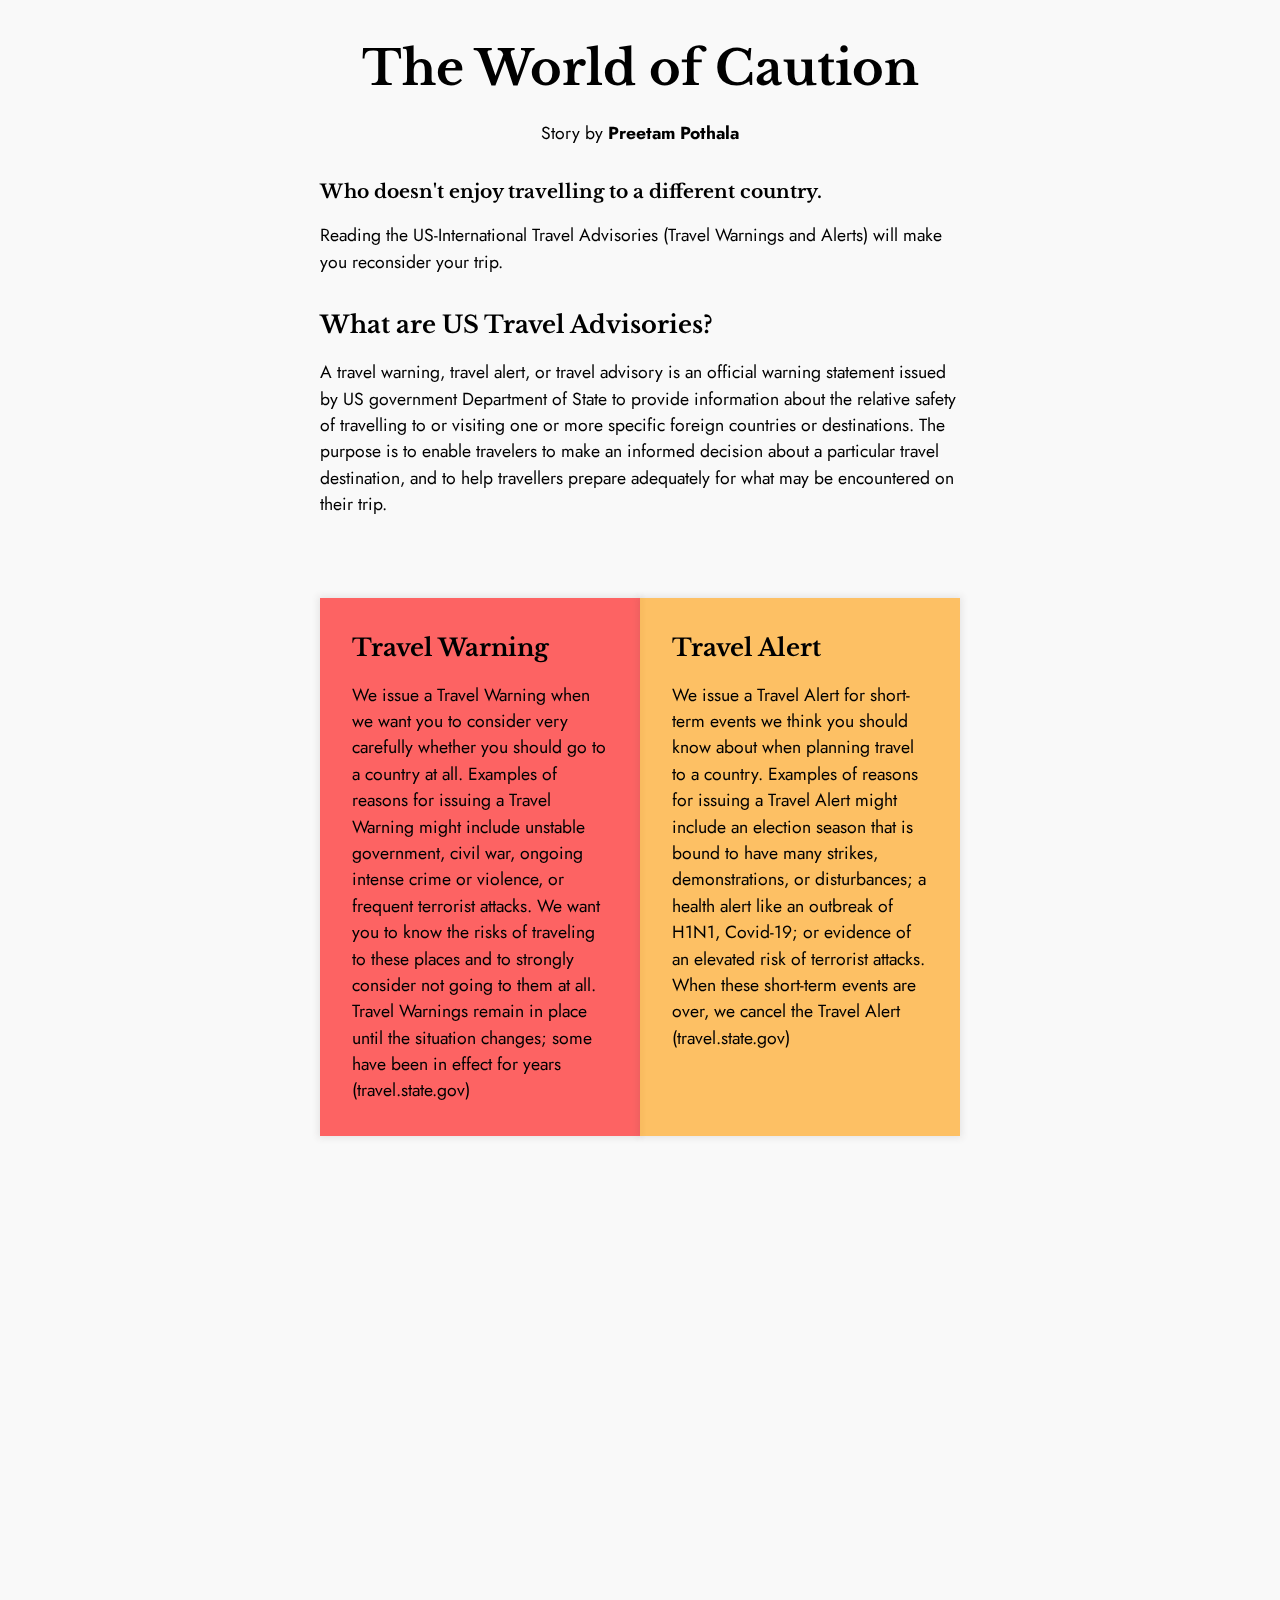
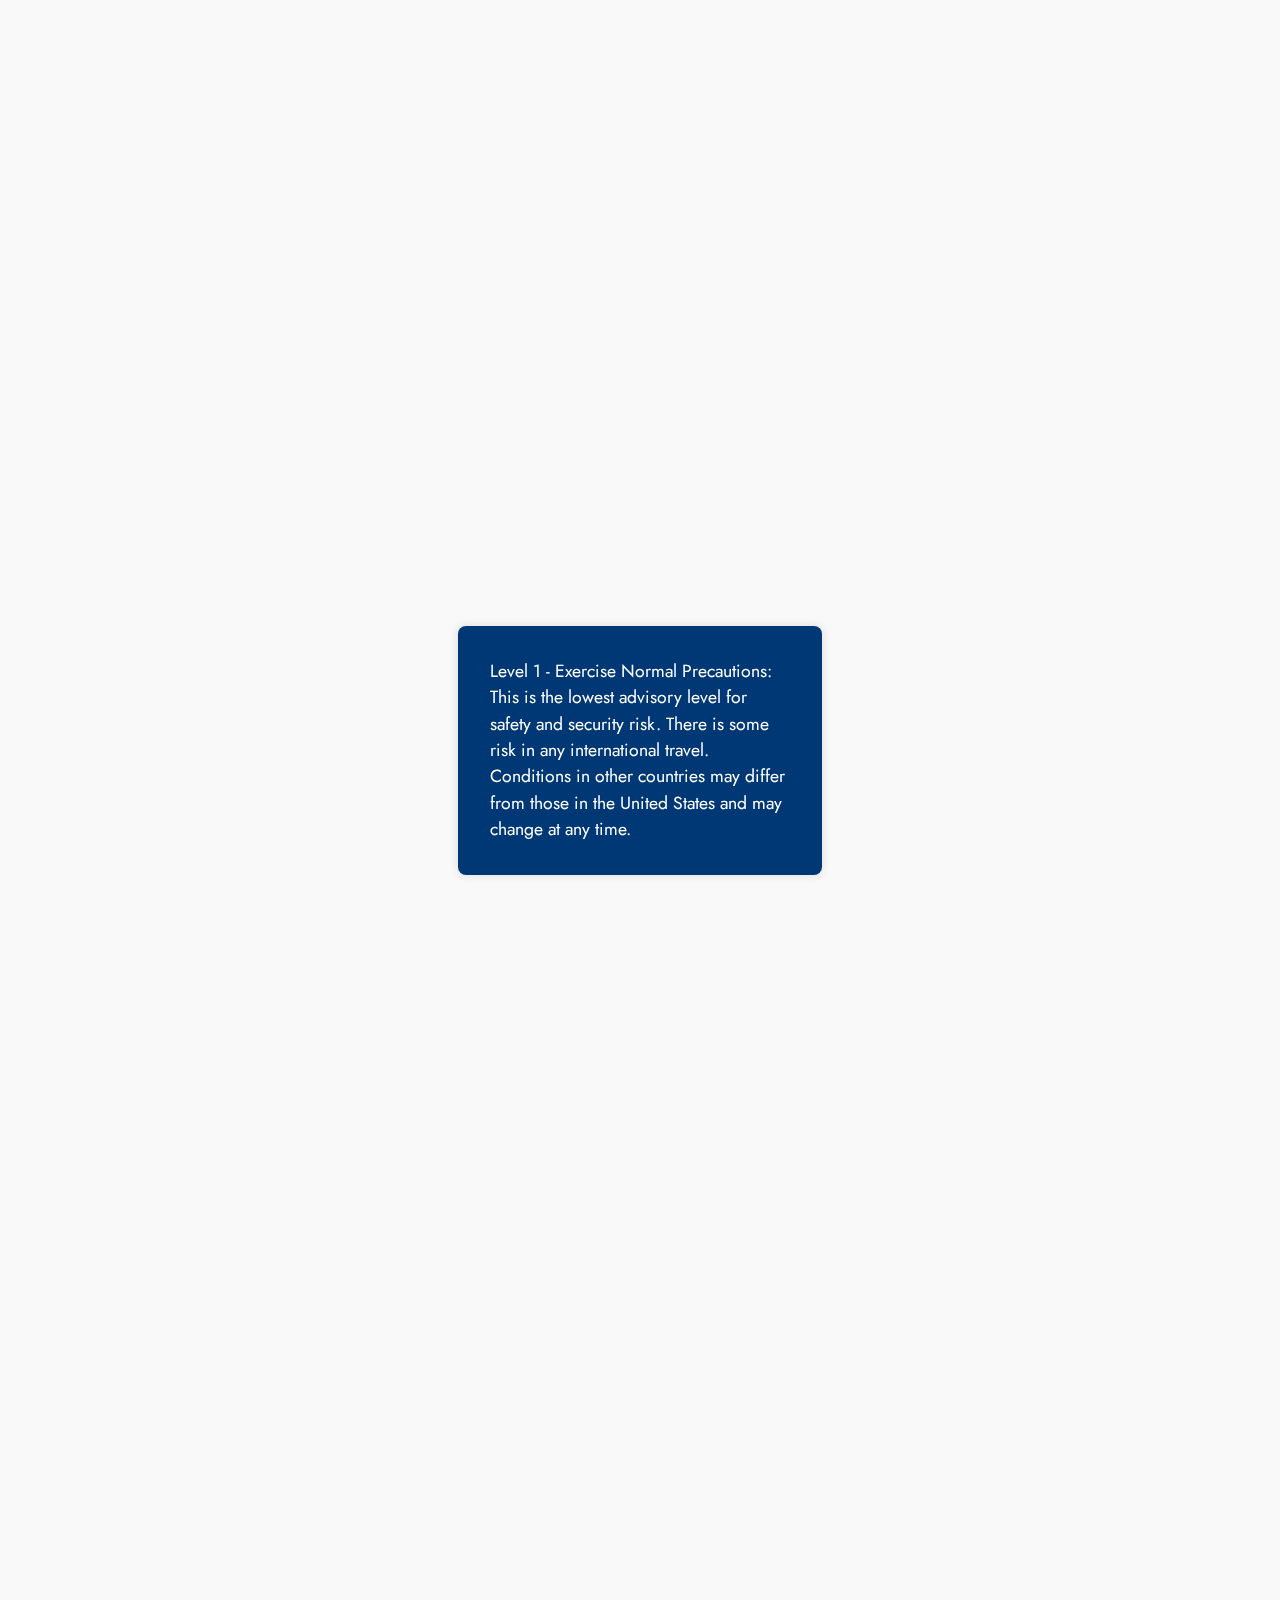
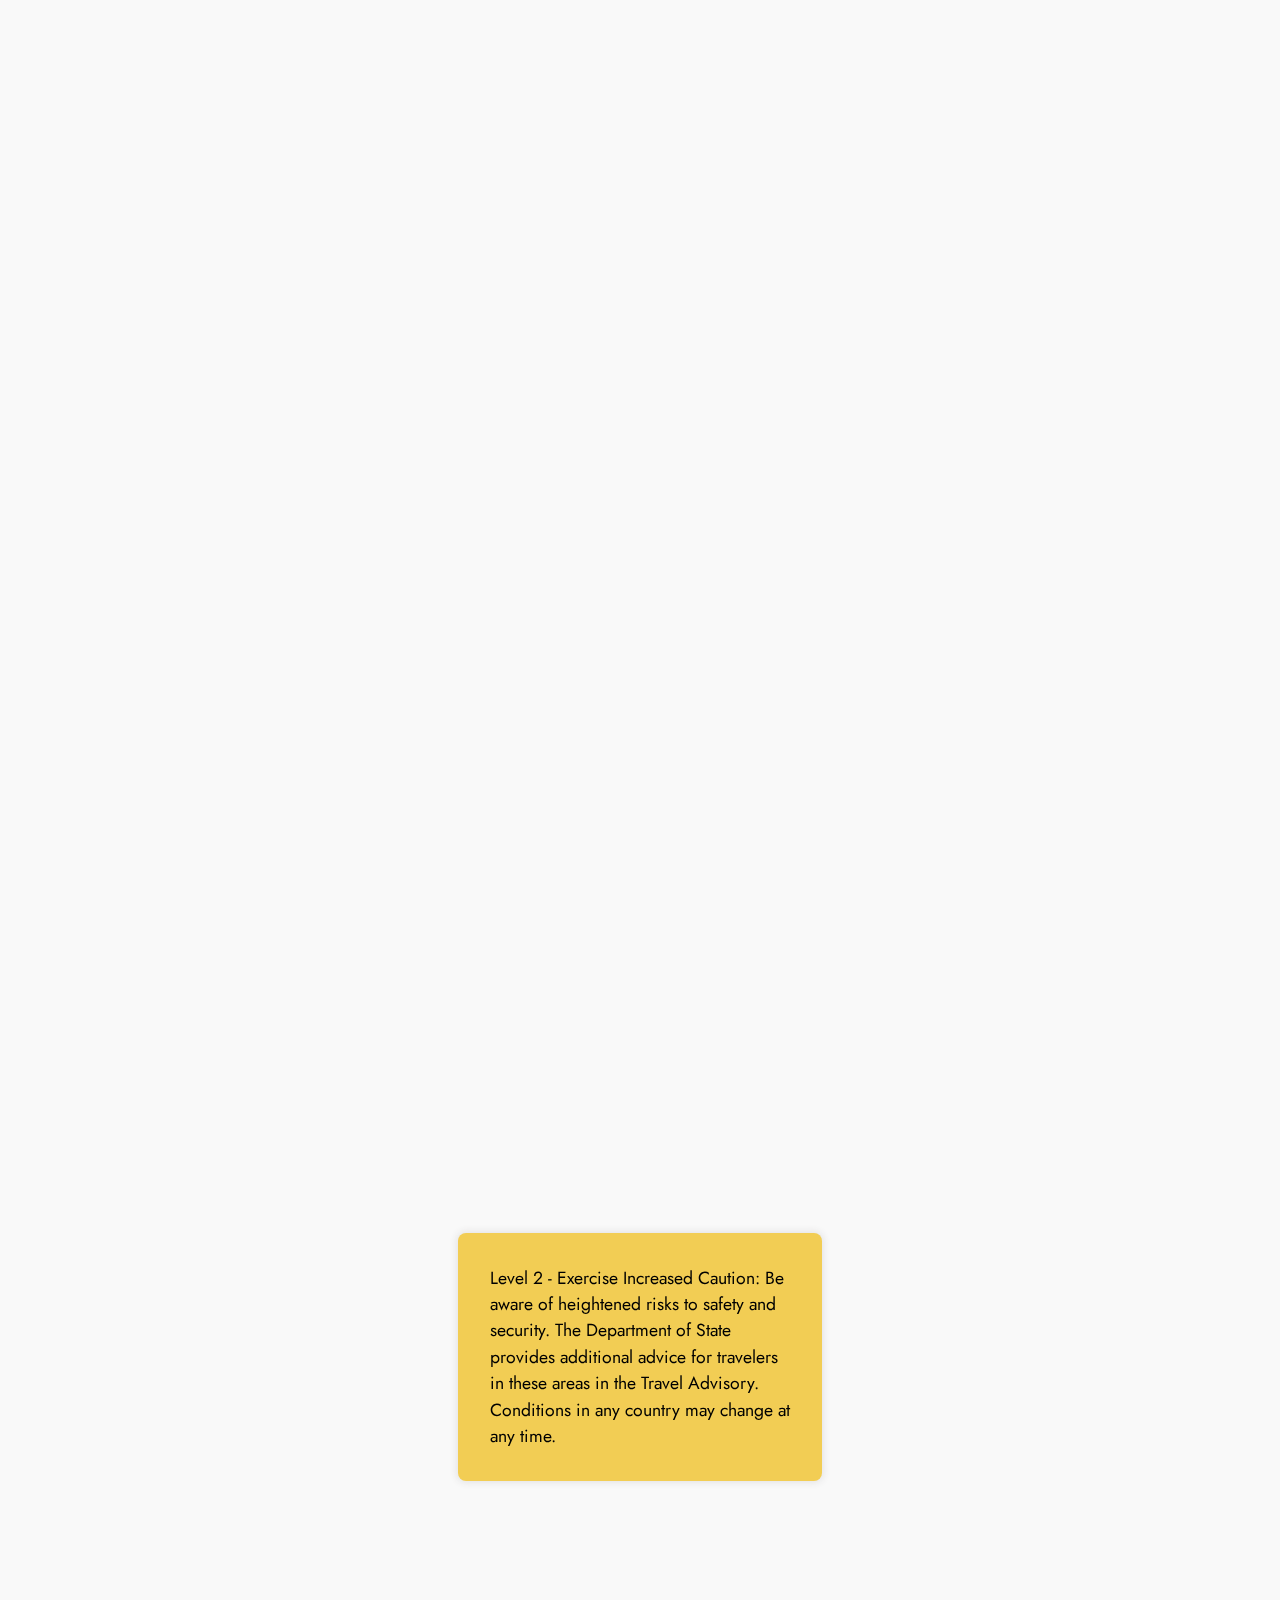
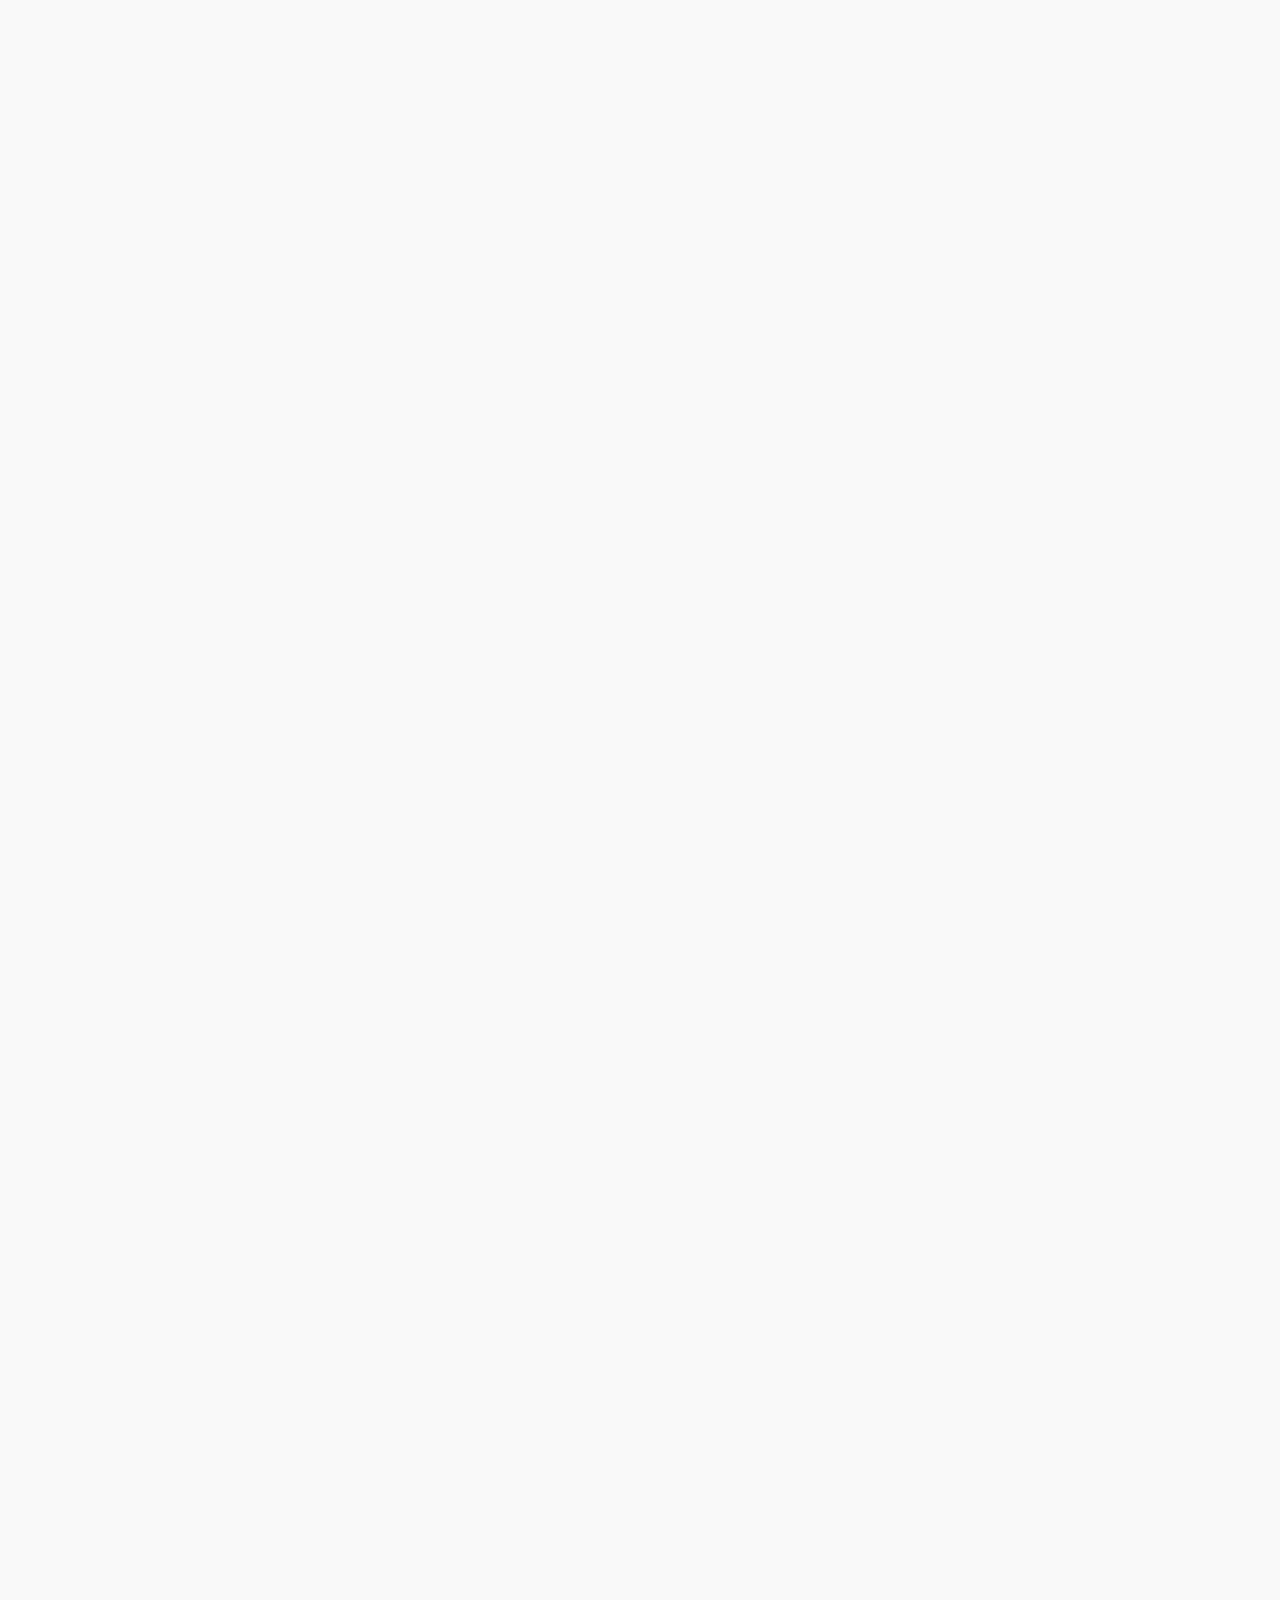
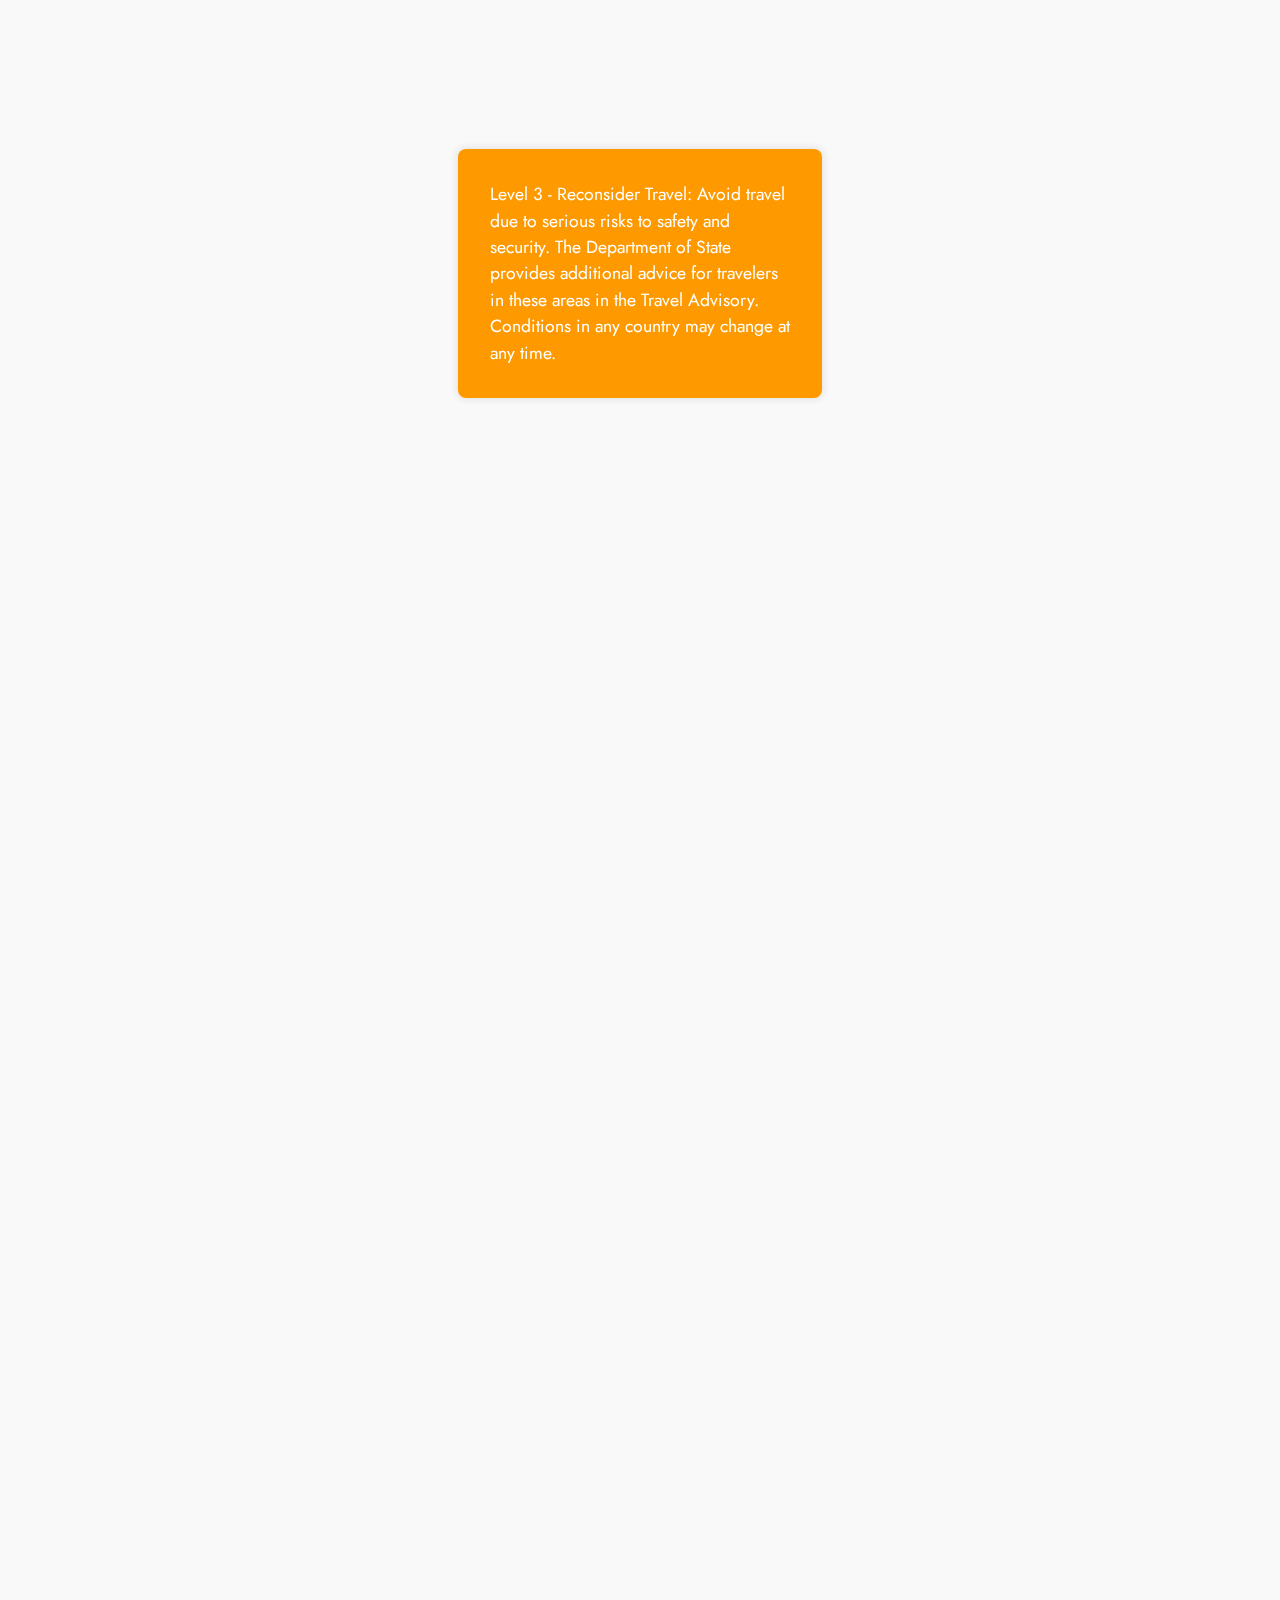
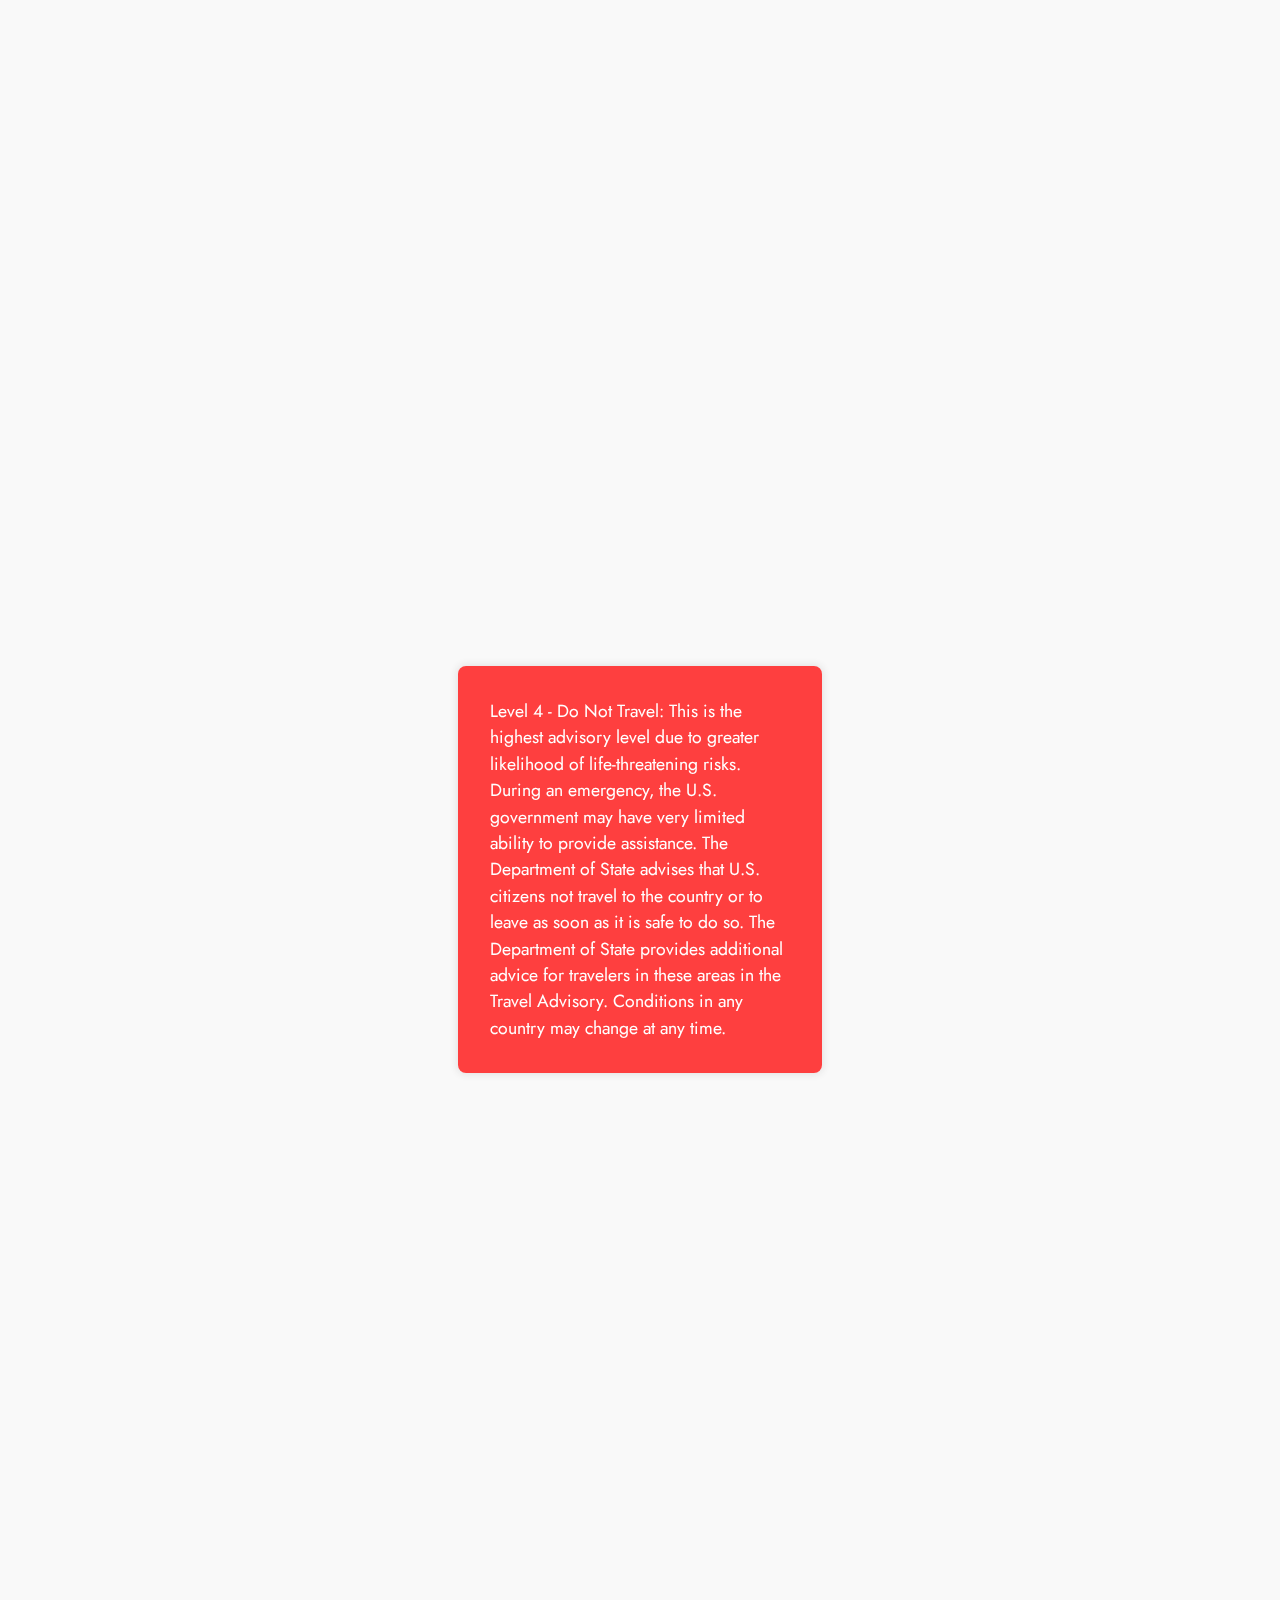
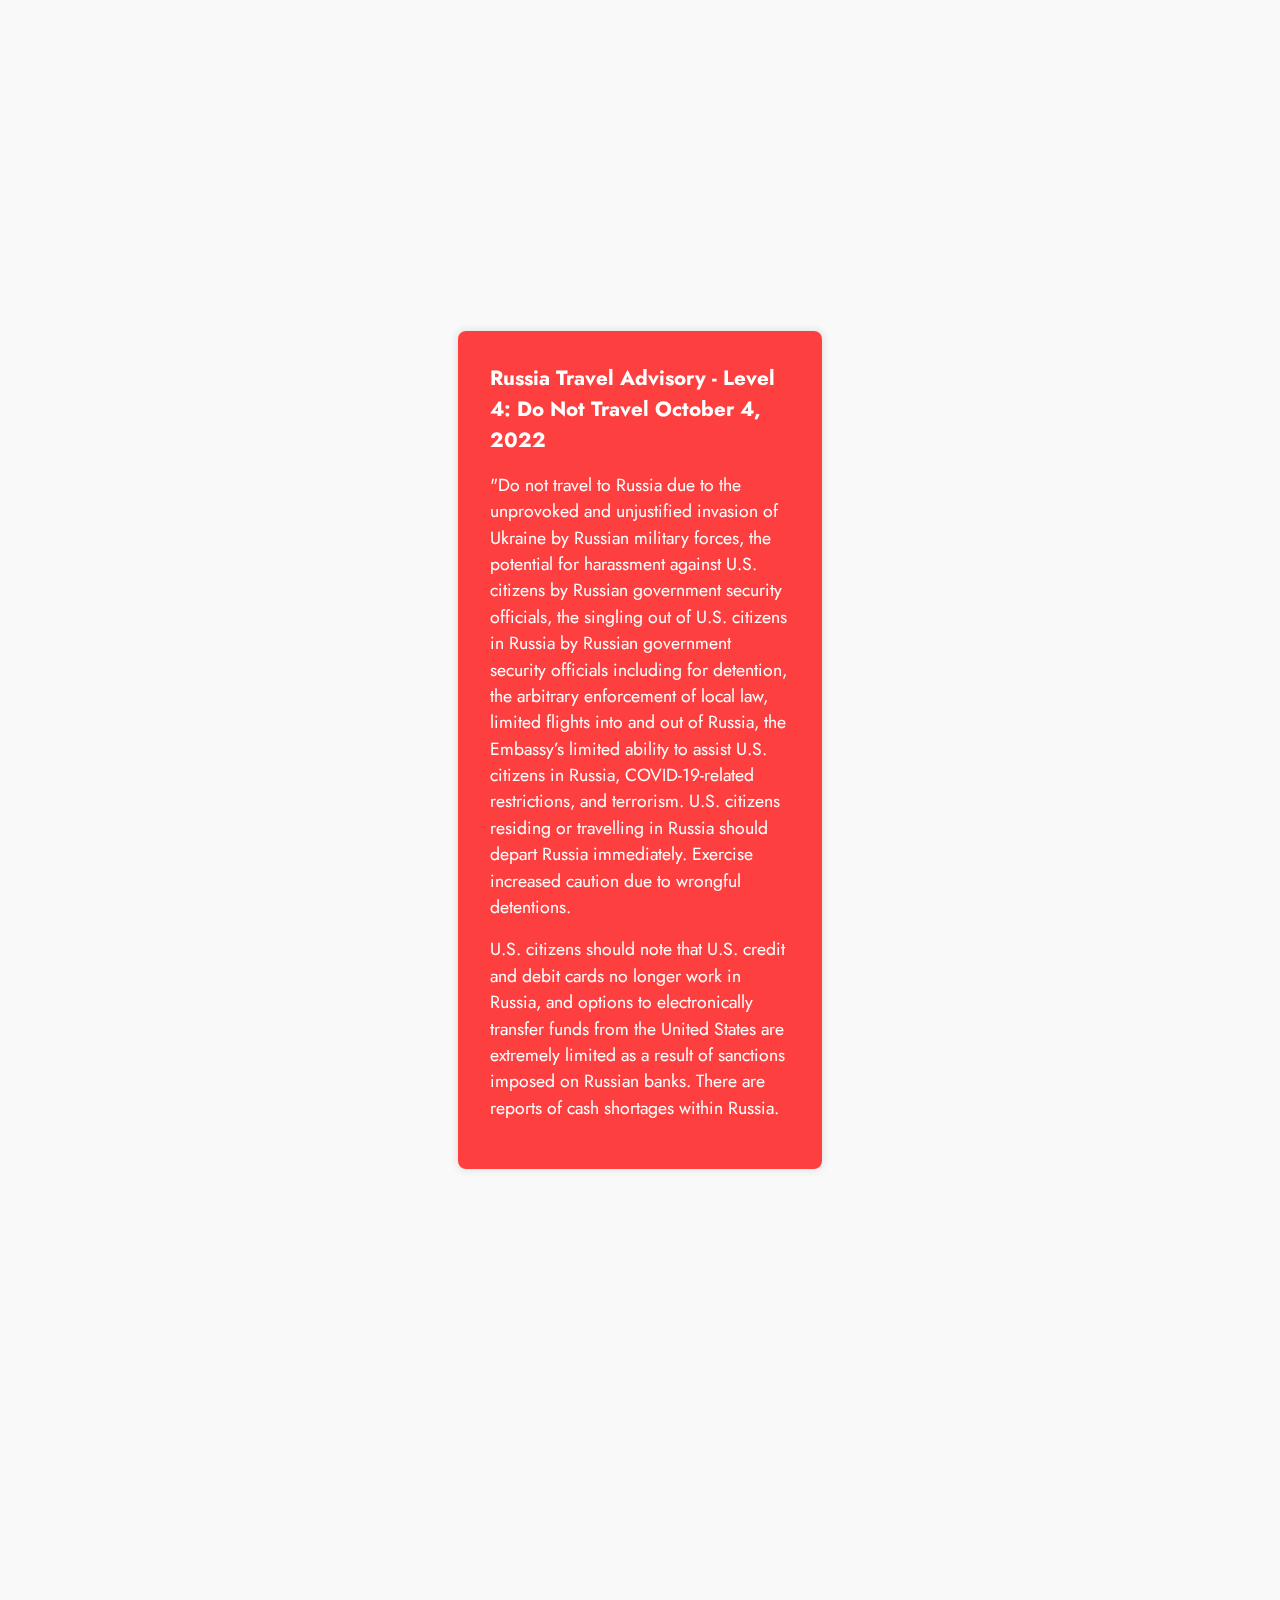
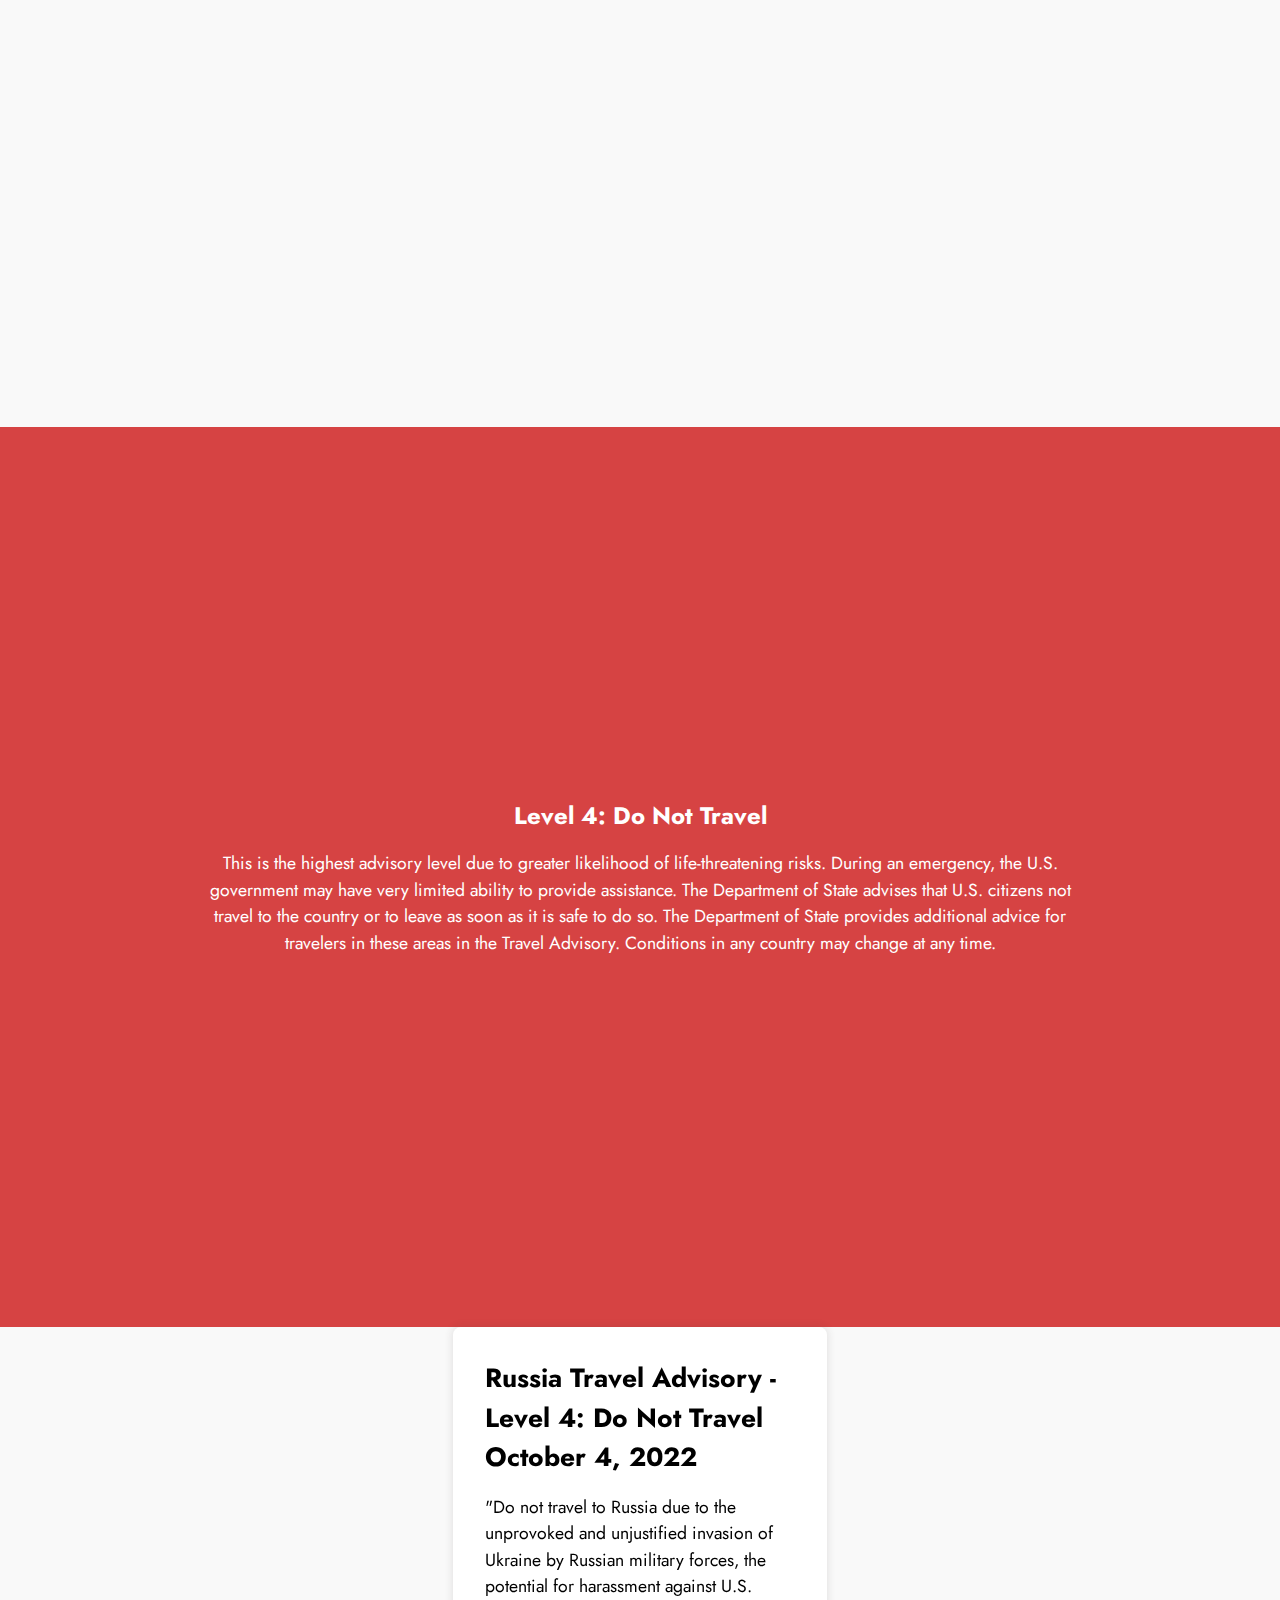
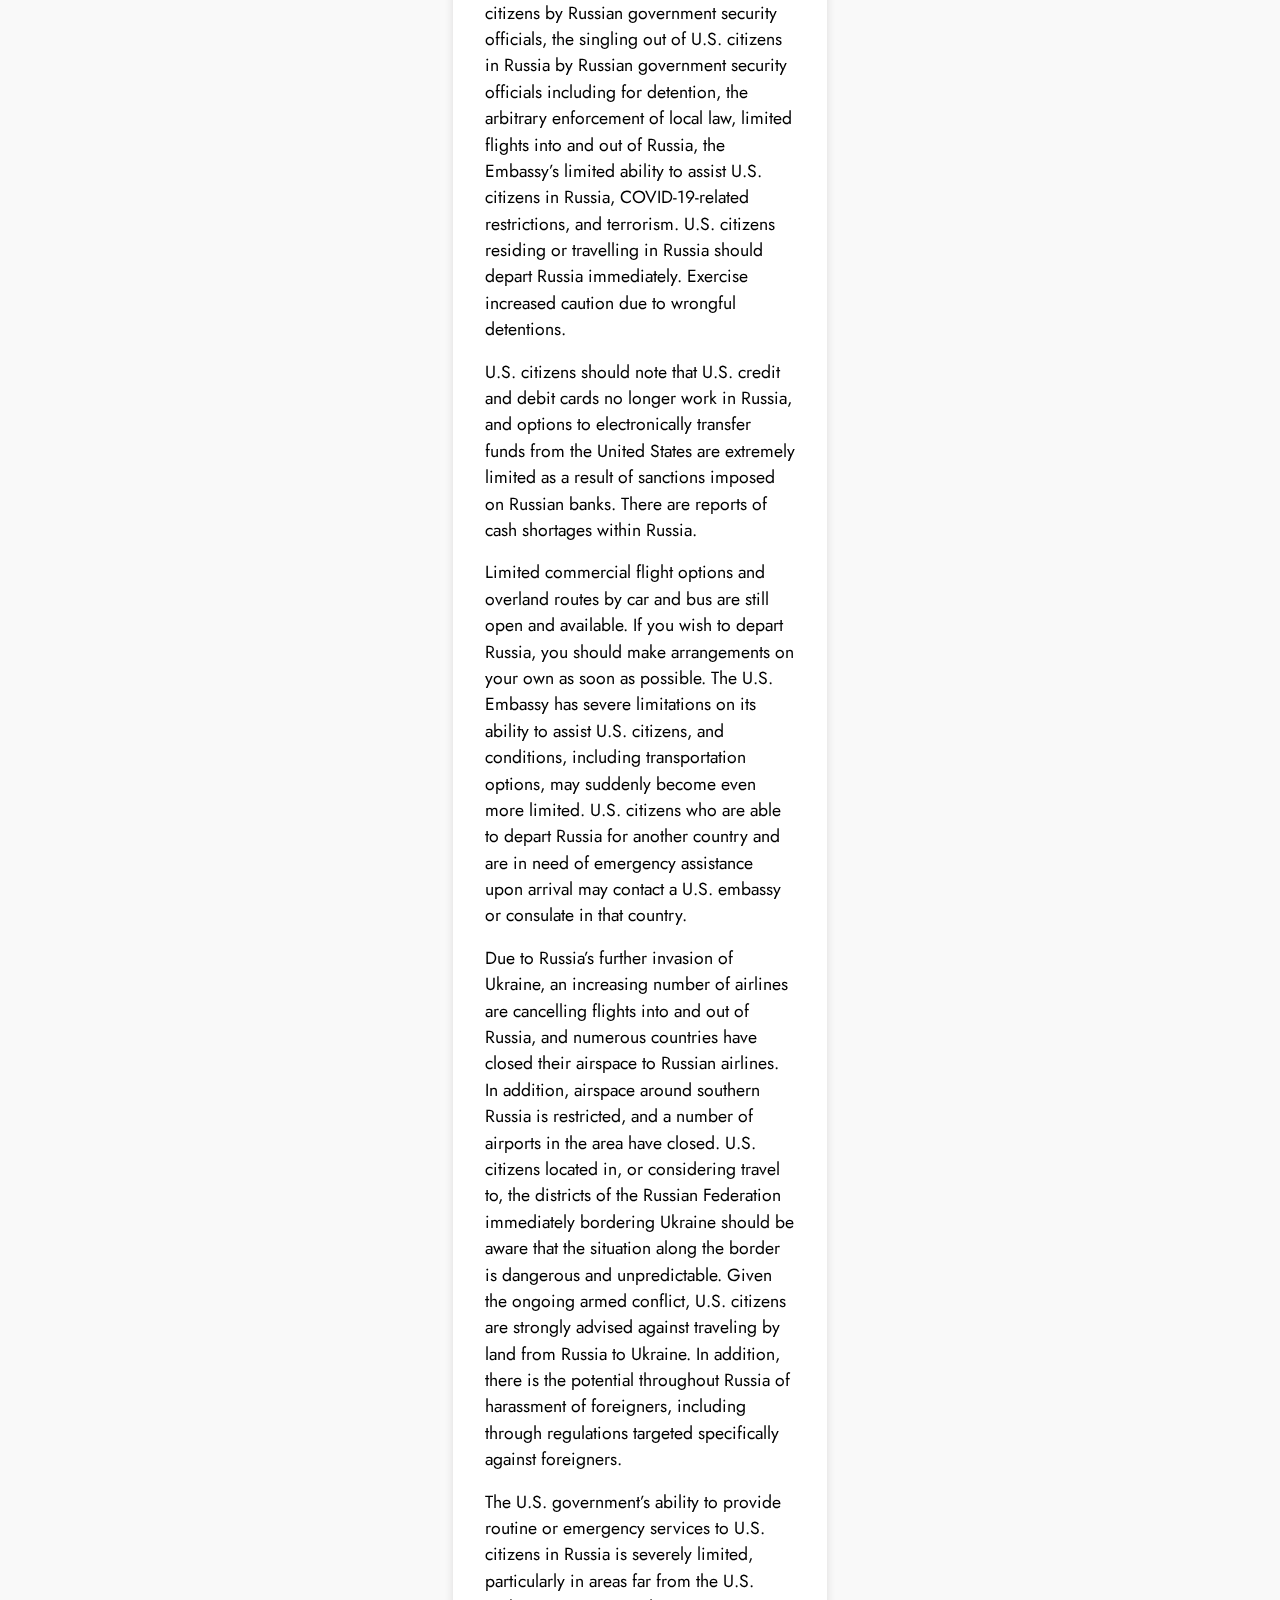
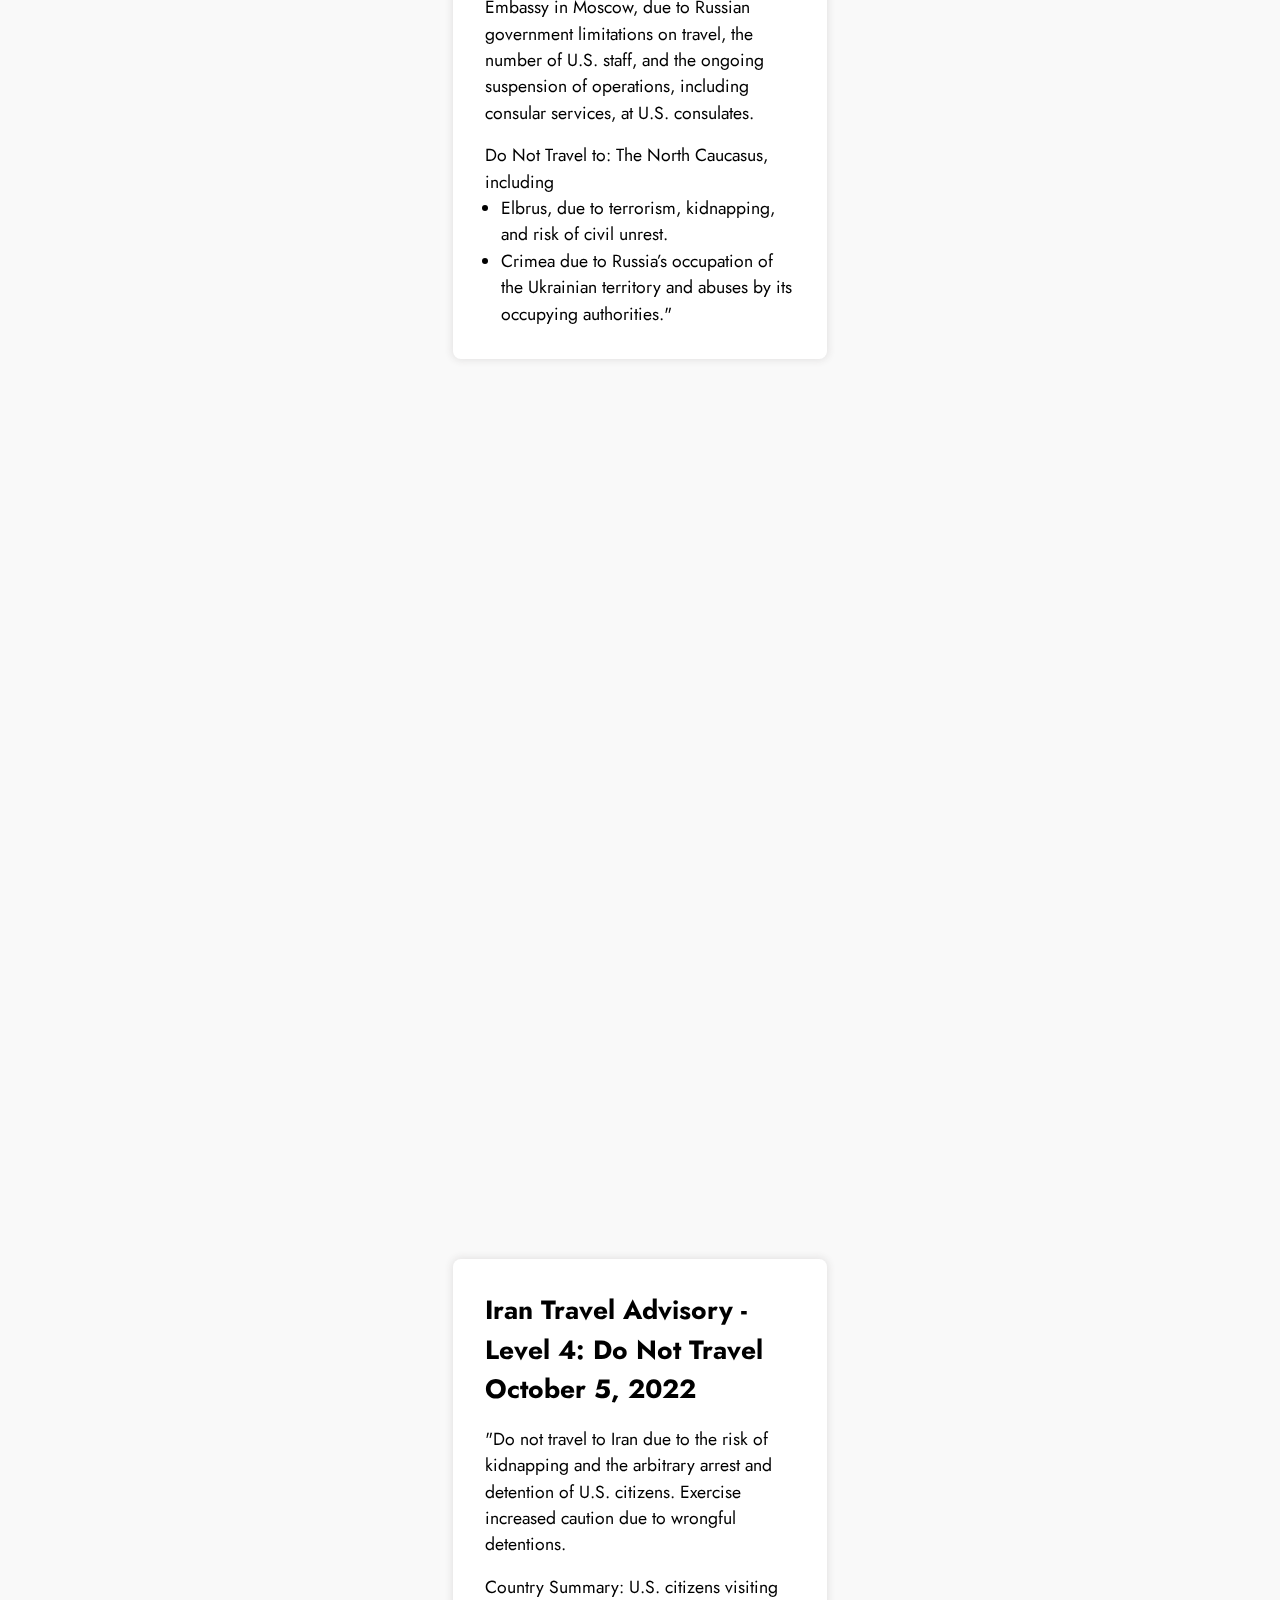
==== dummy.html @ 1dc918bd "Scorytelling" ====
<!DOCTYPE html>
<html lang="en">

<head>
  <meta charset="UTF-8" />
  <meta http-equiv="X-UA-Compatible" content="IE=edge" />
  <meta name="viewport" content="width=device-width, initial-scale=1.0" />
  <title>World of Caution</title>
  <link rel="stylesheet" href="styles.css" />
</head>

<body>
  <header class="fontPT" class="container">
    <h1>The World of Caution</h1>
    <p class="fontCat">
      Story by <span style="font-weight: 700">Preetam Pothala</span>
    </p>
  </header>

  <section class="container">
    <h3 class="fontPT">
      Who doesn't enjoy
      <span style="font-weight: 700">travelling to a different country.</span>
    </h3>
    <p class="fontCat">
      Reading the US-International Travel Advisories (Travel Warnings and
      Alerts) will make you reconsider your trip.
    </p>
  </section>

  <section class="container">
    <article class="story">
      <h2 class="fontPT">What are US Travel Advisories?</h2>

      <p class="fontCat">
        A travel warning, travel alert, or travel advisory is an official
        warning statement issued by US government Department of State to
        provide information about the relative safety of travelling to or
        visiting one or more specific foreign countries or destinations. The
        purpose is to enable travelers to make an informed decision about a
        particular travel destination, and to help travellers prepare
        adequately for what may be encountered on their trip.
      </p>
      <div class="flourish-embed flourish-map" data-src="visualisation/11551438">
        <script src="https://public.flourish.studio/resources/embed.js"></script>
      </div>
      <!-- <div class="flourish-embed" data-src="visualisation/11816799">
					<script src="https://public.flourish.studio/resources/embed.js"></script>
				</div> -->
    </article>
  </section>
  <section class="container warlert">
    <article class="warning">
      <h2 class="fontPT">Travel Warning</h2>
      <p class="fontCat">
        We issue a Travel Warning when we want you to consider very carefully
        whether you should go to a country at all. Examples of reasons for
        issuing a Travel Warning might include unstable government, civil war,
        ongoing intense crime or violence, or frequent terrorist attacks. We
        want you to know the risks of traveling to these places and to
        strongly consider not going to them at all. Travel Warnings remain in
        place until the situation changes; some have been in effect for years
        (travel.state.gov)
      </p>
    </article>
    <article class="alert">
      <h2 class="fontPT">Travel Alert</h2>
      <p class="fontCat">
        We issue a Travel Alert for short-term events we think you should know
        about when planning travel to a country. Examples of reasons for
        issuing a Travel Alert might include an election season that is bound
        to have many strikes, demonstrations, or disturbances; a health alert
        like an outbreak of H1N1, Covid-19; or evidence of an elevated risk of
        terrorist attacks. When these short-term events are over, we cancel
        the Travel Alert (travel.state.gov)
      </p>
    </article>
  </section>

  <section class="worldscory">
    <figure>
      <div class="flourish-embed flourish-map" data-src="visualisation/11976179">
        <script src="https://public.flourish.studio/resources/embed.js"></script>
      </div>
    </figure>
    <article class="worldscory-text">
      <p class="fontCat worldscory-text-levelone">
        Level 1 - Exercise Normal Precautions: This is the lowest advisory
        level for safety and security risk. There is some risk in any
        international travel. Conditions in other countries may differ from
        those in the United States and may change at any time.
      </p>
    </article>
  </section>
  <section class="worldscory">
    <figure>
      <div class="flourish-embed flourish-map" data-src="visualisation/11976480">
        <script src="https://public.flourish.studio/resources/embed.js"></script>
      </div>
    </figure>
    <article class="worldscory-text">
      <p class="fontCat worldscory-text-leveltwo">
        Level 2 - Exercise Increased Caution: Be aware of heightened risks to
        safety and security. The Department of State provides additional
        advice for travelers in these areas in the Travel Advisory. Conditions
        in any country may change at any time.
      </p>
    </article>
  </section>
  <section class="worldscory">
    <figure>
      <div class="flourish-embed flourish-map" data-src="visualisation/11976512">
        <script src="https://public.flourish.studio/resources/embed.js"></script>
      </div>
    </figure>
    <article class="worldscory-text">
      <p class="fontCat worldscory-text-levelthree">
        Level 3 - Reconsider Travel: Avoid travel due to serious risks to
        safety and security. The Department of State provides additional
        advice for travelers in these areas in the Travel Advisory. Conditions
        in any country may change at any time.
      </p>
    </article>
  </section>
  <section class="worldscory">
    <figure>
      <div class="flourish-embed flourish-map" data-src="visualisation/11976522">
        <script src="https://public.flourish.studio/resources/embed.js"></script>
      </div>
    </figure>
    <article class="worldscory-text">
      <p class="fontCat worldscory-text-levefour">
        Level 4 - Do Not Travel: This is the highest advisory level due to
        greater likelihood of life-threatening risks. During an emergency, the
        U.S. government may have very limited ability to provide assistance.
        The Department of State advises that U.S. citizens not travel to the
        country or to leave as soon as it is safe to do so. The Department of
        State provides additional advice for travelers in these areas in the
        Travel Advisory. Conditions in any country may change at any time.
      </p>
    </article>
    <article class="worldscory-text">
      <div class="fontCat worldscory-text-levefour">
        <h3>Russia Travel Advisory - Level 4: Do Not Travel October 4, 2022</h3>
        <p class="advisoryp">
          "Do not travel to Russia due to the unprovoked and unjustified
          invasion of Ukraine by Russian military forces, the potential for
          harassment against U.S. citizens by Russian government security
          officials, the singling out of U.S. citizens in Russia by Russian
          government security officials including for detention, the arbitrary
          enforcement of local law, limited flights into and out of Russia,
          the Embassy’s limited ability to assist U.S. citizens in Russia,
          COVID-19-related restrictions, and terrorism. U.S. citizens residing
          or travelling in Russia should depart Russia immediately. Exercise
          increased caution due to wrongful detentions.
        </p>
        <p class="advisoryp">
          U.S. citizens should note that U.S. credit and debit cards no longer
          work in Russia, and options to electronically transfer funds from
          the United States are extremely limited as a result of sanctions
          imposed on Russian banks. There are reports of cash shortages within
          Russia.
        </p>
        <!-- <p class="advisoryp">
					Limited commercial flight options and overland routes by car and bus
					are still open and available. If you wish to depart Russia, you
					should make arrangements on your own as soon as possible. The U.S.
					Embassy has severe limitations on its ability to assist U.S.
					citizens, and conditions, including transportation options, may
					suddenly become even more limited. U.S. citizens who are able to
					depart Russia for another country and are in need of emergency
					assistance upon arrival may contact a U.S. embassy or consulate in
					that country.
				</p>
				<p class="advisoryp">
					Due to Russia’s further invasion of Ukraine, an increasing number of
					airlines are cancelling flights into and out of Russia, and numerous
					countries have closed their airspace to Russian airlines. In
					addition, airspace around southern Russia is restricted, and a
					number of airports in the area have closed. U.S. citizens located
					in, or considering travel to, the districts of the Russian
					Federation immediately bordering Ukraine should be aware that the
					situation along the border is dangerous and unpredictable. Given the
					ongoing armed conflict, U.S. citizens are strongly advised against
					traveling by land from Russia to Ukraine. In addition, there is the
					potential throughout Russia of harassment of foreigners, including
					through regulations targeted specifically against foreigners.
				</p>
				<p class="advisoryp">
					The U.S. government’s ability to provide routine or emergency
					services to U.S. citizens in Russia is severely limited,
					particularly in areas far from the U.S. Embassy in Moscow, due to
					Russian government limitations on travel, the number of U.S. staff,
					and the ongoing suspension of operations, including consular
					services, at U.S. consulates.
				</p>
				<div>
					<p>Do Not Travel to: The North Caucasus, including</p>
					<ul>
						<li>
							Elbrus, due to terrorism, kidnapping, and risk of civil unrest.
						</li>
						<li>
							Crimea due to Russia’s occupation of the Ukrainian territory and
							abuses by its occupying authorities."
						</li>
					</ul>
				</div> -->
      </div>
    </article>
  </section>
  <!-- <p class="fontCat worldscory-text-leveltwo">
				Level 2 - Exercise Increased Caution: Be aware of heightened risks to
				safety and security. The Department of State provides additional
				advice for travelers in these areas in the Travel Advisory. Conditions
				in any country may change at any time.
			</p>
			<p class="fontCat worldscory-text-levelthree">
				Level 3 - Reconsider Travel: Avoid travel due to serious risks to
				safety and security. The Department of State provides additional
				advice for travelers in these areas in the Travel Advisory. Conditions
				in any country may change at any time.
			</p>

			<p class="fontCat worldscory-text-levefour">
				Level 4 - Do Not Travel: This is the highest advisory level due to
				greater likelihood of life-threatening risks. During an emergency, the
				U.S. government may have very limited ability to provide assistance.
				The Department of State advises that U.S. citizens not travel to the
				country or to leave as soon as it is safe to do so. The Department of
				State provides additional advice for travelers in these areas in the
				Travel Advisory. Conditions in any country may change at any time.
			</p>
		</article>
	</section> -->
  <section class="advisories">
    <div class="dnt" style="background-color: #d64343">
      <h2 class="fontCat" style="color: #ffffff" ;>Level 4: Do Not Travel</h2>
      <p style="color: #ffffff" ;>
        This is the highest advisory level due to greater likelihood of life-threatening risks.
        During an emergency, the U.S. government may have very limited ability to provide assistance.
        The Department of State advises that U.S. citizens not travel to the country or to leave as soon as it is safe
        to do so.
        The Department of State provides additional advice for travelers in these areas in the Travel Advisory.
        Conditions in any country may change at any time.
      </p>
    </div>
    <article class="worldscory-text">
      <div class="fontCat advisory-text levelfour">
        <h2>Russia Travel Advisory - Level 4: Do Not Travel October 4, 2022</h2>
        <p class="advisoryp">
          "Do not travel to Russia due to the unprovoked and unjustified
          invasion of Ukraine by Russian military forces, the potential for
          harassment against U.S. citizens by Russian government security
          officials, the singling out of U.S. citizens in Russia by Russian
          government security officials including for detention, the arbitrary
          enforcement of local law, limited flights into and out of Russia,
          the Embassy’s limited ability to assist U.S. citizens in Russia,
          COVID-19-related restrictions, and terrorism. U.S. citizens residing
          or travelling in Russia should depart Russia immediately. Exercise
          increased caution due to wrongful detentions.
        </p>
        <p class="advisoryp">
          U.S. citizens should note that U.S. credit and debit cards no longer
          work in Russia, and options to electronically transfer funds from
          the United States are extremely limited as a result of sanctions
          imposed on Russian banks. There are reports of cash shortages within
          Russia.
        </p>
        <p class="advisoryp">
          Limited commercial flight options and overland routes by car and bus
          are still open and available. If you wish to depart Russia, you
          should make arrangements on your own as soon as possible. The U.S.
          Embassy has severe limitations on its ability to assist U.S.
          citizens, and conditions, including transportation options, may
          suddenly become even more limited. U.S. citizens who are able to
          depart Russia for another country and are in need of emergency
          assistance upon arrival may contact a U.S. embassy or consulate in
          that country.
        </p>
        <p class="advisoryp">
          Due to Russia’s further invasion of Ukraine, an increasing number of
          airlines are cancelling flights into and out of Russia, and numerous
          countries have closed their airspace to Russian airlines. In
          addition, airspace around southern Russia is restricted, and a
          number of airports in the area have closed. U.S. citizens located
          in, or considering travel to, the districts of the Russian
          Federation immediately bordering Ukraine should be aware that the
          situation along the border is dangerous and unpredictable. Given the
          ongoing armed conflict, U.S. citizens are strongly advised against
          traveling by land from Russia to Ukraine. In addition, there is the
          potential throughout Russia of harassment of foreigners, including
          through regulations targeted specifically against foreigners.
        </p>
        <p class="advisoryp">
          The U.S. government’s ability to provide routine or emergency
          services to U.S. citizens in Russia is severely limited,
          particularly in areas far from the U.S. Embassy in Moscow, due to
          Russian government limitations on travel, the number of U.S. staff,
          and the ongoing suspension of operations, including consular
          services, at U.S. consulates.
        </p>
        <div>
          <p>Do Not Travel to: The North Caucasus, including</p>
          <ul>
            <li>
              Elbrus, due to terrorism, kidnapping, and risk of civil unrest.
            </li>
            <li>
              Crimea due to Russia’s occupation of the Ukrainian territory and
              abuses by its occupying authorities."
            </li>
          </ul>
        </div>
      </div>

      <div class="fontCat advisory-text levelfour">
        <h2>Iran Travel Advisory - Level 4: Do Not Travel October 5, 2022</h2>
        <p class="advisoryp">
          "Do not travel to Iran due to the risk of kidnapping and the
          arbitrary arrest and detention of U.S. citizens. Exercise increased
          caution due to wrongful detentions.
        </p>
        <p class="advisoryp">
          Country Summary: U.S. citizens visiting or residing in Iran have
          been kidnapped, arrested, and detained on spurious charges. The
          Department has determined that at least one U.S. national is
          wrongfully detained by the Iranian government.
        </p>
        <p class="advisoryp">
          Iranian authorities continue to unjustly detain and imprison U.S.
          nationals, particularly dual national U.S.-Iranian
          nationals--including students, journalists, business travelers, and
          academics--on charges including espionage and posing a threat to
          national security. Iranian authorities routinely delay consular
          access to detained U.S. nationals and consistently deny consular
          access to dual U.S.-Iranian nationals.
        </p>
        <p class="advisoryp">
          The U.S. government does not have diplomatic or consular relations
          with the Islamic Republic of Iran. The U.S. government is unable to
          provide emergency services to U.S. citizens in Iran."
        </p>

      </div>
      </div>

      <div class="fontCat advisory-text levelfour">
        <h2>Colombia Travel Advisory - Level 4: Do Not Travel March 3, 2004</h2>
        <p class="advisoryp">
          This Travel Warning is being issued to remind American citizens of ongoing security concerns in Colombia,
          continues to warn against travel to Colombia, and notes a continuing threat in urban areas throughout
          Colombia. This supersedes the Travel Warning issued December 19, 2003.
        </p>
        <p class="advisoryp">
          The Department of State warns U.S. citizens against travel to Colombia. Violence by narcoterrorist groups and
          other criminal elements continues to affect all parts of the country, urban and rural. Citizens of the United
          States and other countries continue to be the victims of threats, kidnappings, and other violence. Colombian
          terrorist groups also operate in the border areas of neighboring countries, creating similar dangers for
          travelers in those areas. Bombings have caused civilian casualties throughout Colombia. Targets include
          supermarkets, places of entertainment, and other areas where U.S. citizens congregate. There have been no
          security incidents, to our knowledge, on San Andres Island (off the coast of Nicaragua).
        </p>
        <p class="advisoryp">
          About 2,200 kidnapping incidents were reported throughout Colombia in 2003. Since the year 2000, 28 Americans
          were reported kidnapped in various parts of the country. American kidnap or murder victims have included
          journalists, missionaries, scientists, human rights workers, U.S. government employees and businesspeople, as
          well as persons on tourism or family visits, and even small children. No one can be considered immune on the
          basis of occupation, nationality or any other factor. Most kidnappings of U.S. citizens in Colombia have been
          committed by terrorist groups, including the Revolutionary Armed Forces of Colombia (FARC) and the National
          Liberation Army (ELN), which have been designated as Foreign Terrorist Organizations by the Secretary of
          State. Since it is U.S. policy not to make concessions to, or strike deals with, terrorists, the U.S.
          government’s ability to assist kidnapped U.S. citizens is limited."

        </p>

      </div>
    </article>
  </section>

  <section class="advisories">
    <div class="dnt" style="background-color: #ec823c">
      <h2 class="fontCat" style="color: #ffffff" ;>Level 3: Reconsider Travel</h2>
      <p style="color: #ffffff" ;>
        Avoid travel due to serious risks to safety and security. The Department of State provides additional advice for
        travelers in these areas in the Travel Advisory. Conditions in any country may change at any time.
      </p>
    </div>

    <article class="worldscory-text">
      <div class="fontCat advisory-text levelthree">
        <h2>Equador Travel Advisory - Level 3: Reconsider Travel Febuary 7, 1997</h2>
        <p class="advisoryp">
          This Travel Warning is being issued to remind American citizens of ongoing security concerns in Colombia,
          continues to warn against travel to Colombia, and notes a continuing threat in urban areas throughout
          Colombia. This supersedes the Travel Warning issued December 19, 2003.
        </p>
        <p class="advisoryp">
          The Department of State warns U.S. citizens against travel to Colombia. Violence by narcoterrorist groups and
          other criminal elements continues to affect all parts of the country, urban and rural. Citizens of the United
          States and other countries continue to be the victims of threats, kidnappings, and other violence. Colombian
          terrorist groups also operate in the border areas of neighboring countries, creating similar dangers for
          travelers in those areas. Bombings have caused civilian casualties throughout Colombia. Targets include
          supermarkets, places of entertainment, and other areas where U.S. citizens congregate. There have been no
          security incidents, to our knowledge, on San Andres Island (off the coast of Nicaragua).
        </p>
        <p class="advisoryp">
          About 2,200 kidnapping incidents were reported throughout Colombia in 2003. Since the year 2000, 28 Americans
          were reported kidnapped in various parts of the country. American kidnap or murder victims have included
          journalists, missionaries, scientists, human rights workers, U.S. government employees and businesspeople, as
          well as persons on tourism or family visits, and even small children. No one can be considered immune on the
          basis of occupation, nationality or any other factor. Most kidnappings of U.S. citizens in Colombia have been
          committed by terrorist groups, including the Revolutionary Armed Forces of Colombia (FARC) and the National
          Liberation Army (ELN), which have been designated as Foreign Terrorist Organizations by the Secretary of
          State. Since it is U.S. policy not to make concessions to, or strike deals with, terrorists, the U.S.
          government’s ability to assist kidnapped U.S. citizens is limited."

        </p>

      </div>
    </article>
    <article class="worldscory-text">
      <div class="fontCat advisory-text levelthree">
        <h2>Japan Travel Advisory - Level 3: Reconsider Travel April 18, 2022</h2>
        <p class="advisoryp">
          Reconsider travel to Japan due to COVID-19-related entry restrictions.
        </p>
        <p class="advisoryp">
          The Centers for Disease Control and Prevention (CDC) has determined Japan has a high level of COVID-19. Visit
          the CDC <a href="https://wwwnc.cdc.gov/travel/destinations/list">Travel Health Information</a> for the latest
          Travel Health Information
          related to your travel. There are restrictions in place
          affecting U.S.
          citizen entry into Japan.
        </p>

      </div>
    </article>
  </section>

  <section class="advisories">
    <div class="dnt" style="background-color: #f5e85c">
      <h2 class="fontCat" style="color: #ffffff" ;>Level 2: Exercise Increased Caution:</h2>
    </div>

    <article class="worldscory-text">
      <p class="fontCat advisory-text">
        Lorem ipsum dolor sit amet, consectetur adipiscing elit. Donec
        interdum tellus felis, at lobortis orci sollicitudin ac. Donec
        lobortis sapien ac posuere faucibus. Mauris lectus neque, pretium non
        volutpat eget, vestibulum at magna. In sollicitudin augue nunc, non
        bibendum augue ornare quis.
      </p>

      <p class="fontCat advisory-text">
        Integer accumsan interdum justo eu pretium. Aliquam maximus mi sit
        amet dapibus efficitur.
      </p>

      <p class="fontCat advisory-text">
        Sed condimentum lacus sit amet turpis aliquam varius nec a lacus. In
        facilisis convallis ante sit amet consequat. Aenean a lorem mollis,
        bibendum nibh nec, maximus orci. Nulla facilisi.
      </p>
    </article>
  </section>

  <section class="container">
    <article class="datatable">
      <h3>Travel Warnings and alerts from 1994-2022</h3>
      <div class="countrydata-row header">
        <p class="name">Country</p>
        <p class="countrydata-warning">Travel Warnings</p>
        <p class="countrydata-alert">Travel Alerts</p>
      </div>

      <div class="countrydata">
        <div class="countrydata-row alphabet">
          <p class="name">A</p>
        </div>
        <div class="countrydata-row">
          <p class="name">Afghanistan</p>
          <p class="countrydata-warning">29</p>
          <p class="countrydata-alert">1</p>
        </div>
        <div class="countrydata-row">
          <p class="name">Alabaina</p>
          <p class="countrydata-warning">3</p>
          <p class="countrydata-alert">1</p>
        </div>
        <div class="countrydata-row">
          <p class="name">Algeria</p>
          <p class="countrydata-warning">30</p>
          <p class="countrydata-alert">0</p>
        </div>
        <div class="countrydata-row">
          <p class="name">Angola</p>
          <p class="countrydata-warning">7</p>
          <p class="countrydata-alert">0</p>
        </div>
        <div class="countrydata-row">
          <p class="name">Argentina</p>
          <p class="countrydata-warning">0</p>
          <p class="countrydata-alert">4</p>
        </div>
        <div class="countrydata-row">
          <p class="name">Austria</p>
          <p class="countrydata-warning">0</p>
          <p class="countrydata-alert">2</p>
        </div>
        <div class="countrydata-row">
          <p class="name">Azerbaijan</p>
          <p class="countrydata-warning">0</p>
          <p class="countrydata-alert">1</p>
        </div>
        <div class="countrydata-row alphabet">
          <p class="name">B</p>
        </div>
        <div class="countrydata-row">
          <p class="name">Bahamas</p>
          <p class="countrydata-warning">1</p>
          <p class="countrydata-alert">1</p>
        </div>
        <div class="countrydata-row">
          <p class="name">Bahrain</p>
          <p class="countrydata-warning">4</p>
          <p class="countrydata-alert">8</p>
        </div>
        <div class="countrydata-row">
          <p class="name">Bangladesh</p>
          <p class="countrydata-warning">0</p>
          <p class="countrydata-alert">9</p>
        </div>
        <div class="countrydata-row">
          <p class="name">Belgium</p>
          <p class="countrydata-warning">0</p>
          <p class="countrydata-alert">2</p>
        </div>
        <div class="countrydata-row alphabet">
          <p class="name">C</p>
        </div>
        <div class="countrydata-row">
          <p class="name">Bahamas</p>
          <p class="countrydata-warning">1</p>
          <p class="countrydata-alert">1</p>
        </div>
        <div class="countrydata-row">
          <p class="name">Bahrain</p>
          <p class="countrydata-warning">4</p>
          <p class="countrydata-alert">8</p>
        </div>
        <div class="countrydata-row">
          <p class="name">Bangladesh</p>
          <p class="countrydata-warning">0</p>
          <p class="countrydata-alert">9</p>
        </div>
        <div class="countrydata-row">
          <p class="name">Belgium</p>
          <p class="countrydata-warning">0</p>
          <p class="countrydata-alert">2</p>
        </div>

        <div class="countrydata-row">
          <p class="name">Bahamas</p>
          <p class="countrydata-warning">1</p>
          <p class="countrydata-alert">1</p>
        </div>
        <div class="countrydata-row">
          <p class="name">Bahrain</p>
          <p class="countrydata-warning">4</p>
          <p class="countrydata-alert">8</p>
        </div>
        <div class="countrydata-row">
          <p class="name">Bangladesh</p>
          <p class="countrydata-warning">0</p>
          <p class="countrydata-alert">9</p>
        </div>
        <div class="countrydata-row">
          <p class="name">Belgium</p>
          <p class="countrydata-warning">0</p>
          <p class="countrydata-alert">2</p>
        </div>
      </div>
    </article>
  </section>
  <section class="container">
    <div class="flourish-embed" data-src="story/1758763">
      <script src="https://public.flourish.studio/resources/embed.js"></script>
    </div>
  </section>

  <section class="container">
    <div class="flourish-embed flourish-scatter" data-src="visualisation/11966391">
      <script src="https://public.flourish.studio/resources/embed.js"></script>
    </div>
  </section>
  <section class="container">
    <div class="flourish-embed flourish-bar-chart-race" data-src="visualisation/11732272">
      <script src="https://public.flourish.studio/resources/embed.js"></script>
    </div>
  </section>
  <section class="container">
    <div class="flourish-embed flourish-scatter" data-src="visualisation/11973519">
      <script src="https://public.flourish.studio/resources/embed.js"></script>
    </div>
  </section>
  <section class="container">
    <div class="flourish-embed flourish-table" data-src="visualisation/11972925">
      <script src="https://public.flourish.studio/resources/embed.js"></script>
    </div>
  </section>

  <section class="footer container">
    <article>
      <h2 class="fontPT">Source</h2>
      <a class="fontCat" href="https://travel.state.gov/content/travel/en/traveladvisories/traveladvisories.html">Travel
        advisories</a>
      <p class="fontCat">
        https://travel.state.gov/content/travel/en/traveladvisories/traveladvisories.html
      </p>
    </article>
    <article>
      <h2 class="fontPT">Data Visualisation</h2>
      <a class="fontCat" href="https://flourish.studio/">Flourish</a>
    </article>
  </section>
</body>
<script src="script.js"></script>

</html>
---- styles.css ----
@import url("https://fonts.googleapis.com/css?family=Libre+Baskerville");
@import url("https://fonts.googleapis.com/css?family=Catamaran");
@import url("https://fonts.googleapis.com/css?family=Jost");

* {
	box-sizing: border-box;
	margin: 0;
	padding: 0;
}

body {
	line-height: 1.5;
	background-color: #f9f9f9;
	color: #000000;
	position: relative;
}
body p,
a {
	font-family: "Jost", sans-serif;
	font-size: 1.1rem;
}
.container {
	max-width: 50%;
	margin: 0 auto;
}
.fontPT {
	font-family: "Libre Baskerville", serif;
}
.fontCat {
	font-family: "Jost", sans-serif;
}
a {
	text-decoration: none;
	color: blue;
	outline: none;
	border: none;
}

ul {
	padding: 0;
	margin: 0;
}

li {
	/* list-style: none; */
	margin-left: 1rem;
}
h1 {
	font-size: 3em;
}
header {
	display: block;
	text-align: center;
	margin: 2rem;
}
header p {
	margin-top: 1rem;
}
section {
	display: block;
	margin: 2rem;
	position: relative;
}
section h3 {
	margin-bottom: 1rem;
}
article {
	/* display: block; */
	margin: 3rem 0;
}
article h2 {
	display: block;
	margin-bottom: 1rem;
}
/* .center {
	/* display: block; */
/* margin-left: auto;
	margin-right: auto;
	width: 100%;
} */
select{

		height: 2.5rem;
		border: none;
		border-bottom: 2px solid #000000;
		padding: 0 1rem;
		font-size: 1rem;
		margin-bottom: 1rem;
}
select:active{
border: none;
}
select:focus{
border: none;
}

.story{
	display: block;
	margin: 2rem 0;
}
.warlert {
	display: flex;
	flex-direction: row;
}

.footer a {
	text-decoration: underline;
}
.warning {
	padding: 2rem;
	background-color: hsla(0, 100%, 50%, 0.603);
	box-shadow: 0px 0px 7px 2px rgba(70, 63, 63, 0.1);
flex-basis:50%
}
.alert {
	padding: 2rem;
	background-color: rgba(255, 153, 0, 0.599);
	box-shadow: 0px 0px 7px 2px rgba(70, 63, 63, 0.1);
	flex-basis:50%
}
.datatable {
	background-color: white;
	padding: 1rem 0m;
	box-shadow: 0px 0px 7px 2px rgba(70, 63, 63, 0.1);
	border-radius: 0.3rem;
}
.datatable h3 {
	padding: 1rem 1.5rem;
	border-bottom: 1px solid #eee;
	position: sticky;
	top: 0;
	z-index: 1;
	background-color: #fff;
	margin-bottom: 0;
}
.datatable .header {
	background-color: #ffce92;
}

.countrydata {
	overflow: scroll;
	height: 55vh;
}
.countrydata-row {
	display: flex;
	justify-content: space-between;
	padding: 1rem 1.5rem;
	align-items: center;
	border-bottom: 1px solid #eee;
}
/* .countrydata-row:not(:last-child) {
  margin-bottom: 1rem;
} */
.datatable .alphabet {
	background-color: #ffe9cf;
	position: sticky;
	top: 0;
}
.name {
	flex-basis: 50%;
	text-align: left;
}

.countrydata-warning,
.countrydata-alert {
	flex-basis: 25%;
	text-align: left;
}

/* .worldscory {
	margin: 0;
	padding: 0;
} */

/* article p:not(:last-of-type) {
	margin: 0 0 1rem;
} */

.worldscory {
	display: block;
	/* margin: 0 10rem; */
}
figure {
	/* align-self: flex-start; */
	/* display: flex; */
	position: sticky;
	align-items: center;
	align-self: flex-start;
	/* display: flex; */
	height: 50vh;
	width: 100%;
	justify-content: center;
	top: 0;
	z-index: -1;
	margin-bottom: 35rem;
}
.dnt {
	/* align-self: flex-start; */
	/* display: flex; */
	align-items: center;
	align-self: flex-start;
	display: flex;
	flex-direction: column;
	height: 100vh;
	width: 100%;
	justify-content: center;
	top: 0;
	z-index: -1;
}
.dnt p {
	margin-top: 1rem;
	width: 70%;
	text-align: center;
}
@media screen and (min-width: 35rem) {
	.dnt {
		position: sticky;
	}
	figure {
		position: sticky;
		transition: opacity 1s ease-in-out;
	}
}
.story p{
	margin: 0 0 1rem;
}
.worldscory-text {
	display: flex;
	flex-direction: column;
	align-items: center;
}
.worldscory-text-levelone {
	width: 30%;
	background-color: #003875;
	color: rgb(255, 255, 255);
	/* top: 50%;
	left: 50%; */
	/* transform: translate(-50%, -50%); */
	align-items: center;
	/* text-align: center; */
	font-size: 1.1rem;
	padding: 2rem;
	border-radius: 0.5rem;
	margin-bottom: 100vh;
	box-shadow: 0px 0px 7px 2px rgba(70, 63, 63, 0.1);
}
.worldscory-text-levelother {
	width: 30%;
	background-color: #629333;
	color: rgb(255, 255, 255);
	/* top: 50%;
	left: 50%; */
	/* transform: translate(-50%, -50%); */
	align-items: center;
	/* text-align: center; */
	font-size: 1.1rem;
	padding: 2rem;
	border-radius: 0.5rem;
	margin-bottom: 100vh;
	box-shadow: 0px 0px 7px 2px rgba(70, 63, 63, 0.1);
}

.worldscory-text-leveltwo {
	width: 30%;

	background-color: #f2cd54;
	color: rgb(0, 0, 0);

	/* top: 50%;
	left: 50%; */
	/* transform: translate(-50%, -50%); */
	/* text-align: center; */
	font-size: 1.1rem;
	padding: 2rem;
	border-radius: 0.5rem;
	margin-bottom: 90vh;
	box-shadow: 0px 0px 7px 2px rgba(70, 63, 63, 0.1);
}
.worldscory-text-levelthree {
	width: 30%;

	background-color: #ff9900;
	color: rgb(255, 255, 255);

	/* top: 50%;
	left: 50%; */
	/* transform: translate(-50%, -50%); */
	/* text-align: center; */
	font-size: 1.1rem;
	padding: 2rem;
	border-radius: 0.5rem;
	margin-bottom: 90vh;
	box-shadow: 0px 0px 7px 2px rgba(70, 63, 63, 0.1);
}
.worldscory-text-levefour {
	width: 30%;
	background-color: rgba(255, 0, 0, 0.75);
	color: rgb(255, 255, 255);
	/* top: 50%;
	left: 50%; */
	/* transform: translate(-50%, -50%); */
	align-items: center;
	/* text-align: center; */
	font-size: 1.1rem;
	padding: 2rem;
	border-radius: 0.5rem;
	margin-bottom: 90vh;
	box-shadow: 0px 0px 7px 2px rgba(70, 63, 63, 0.1);
}
.advisories {
	margin: 0;
}
#fl-layout-wrapper-outer {
	box-shadow: #000000;
}

.advisories article {
	padding: 0 1rem;
	margin: 0 auto;
	/* max-width: 40rem; */
}
/* .advisories article p {
	font-family: Georgia;
	font-size: 1.1rem;
	line-height: 1.8;
	min-height: 90vh;
	margin: 0;
} */
/* .advisories article p:not(:last-of-type) {
	margin: 0 0 1rem;
} */

.advisory-text {
	width: 30%;
	background-color: #ffffff;
	color: rgb(0, 0, 0);
	/* top: 50%;
	left: 50%; */
	/* transform: translate(-50%, -50%); */
	/* align-items: center;
	text-align: center; */
	font-size: 1.1rem;
	padding: 2rem;
	border-radius: 0.5rem;
	margin-bottom: 100vh;
	box-shadow: 0px 0px 7px 2px rgba(70, 63, 63, 0.1);
}
.worldscory-text p {
	font-size: 1.1rem;
}
.advisory-text p {
	font-size: 1.1rem;
}

.advisoryp {
	font-size: 1.1rem;
	margin: 1rem 0rem;
}

.reasons h2 {
	color: #ec823c;
}
.advice h2 {
	color: #17e000;
}
.advexample{
	background-color: rgb(255, 255, 255);
	padding: 1rem;
}
.build{
	margin-top: 3rem;
}
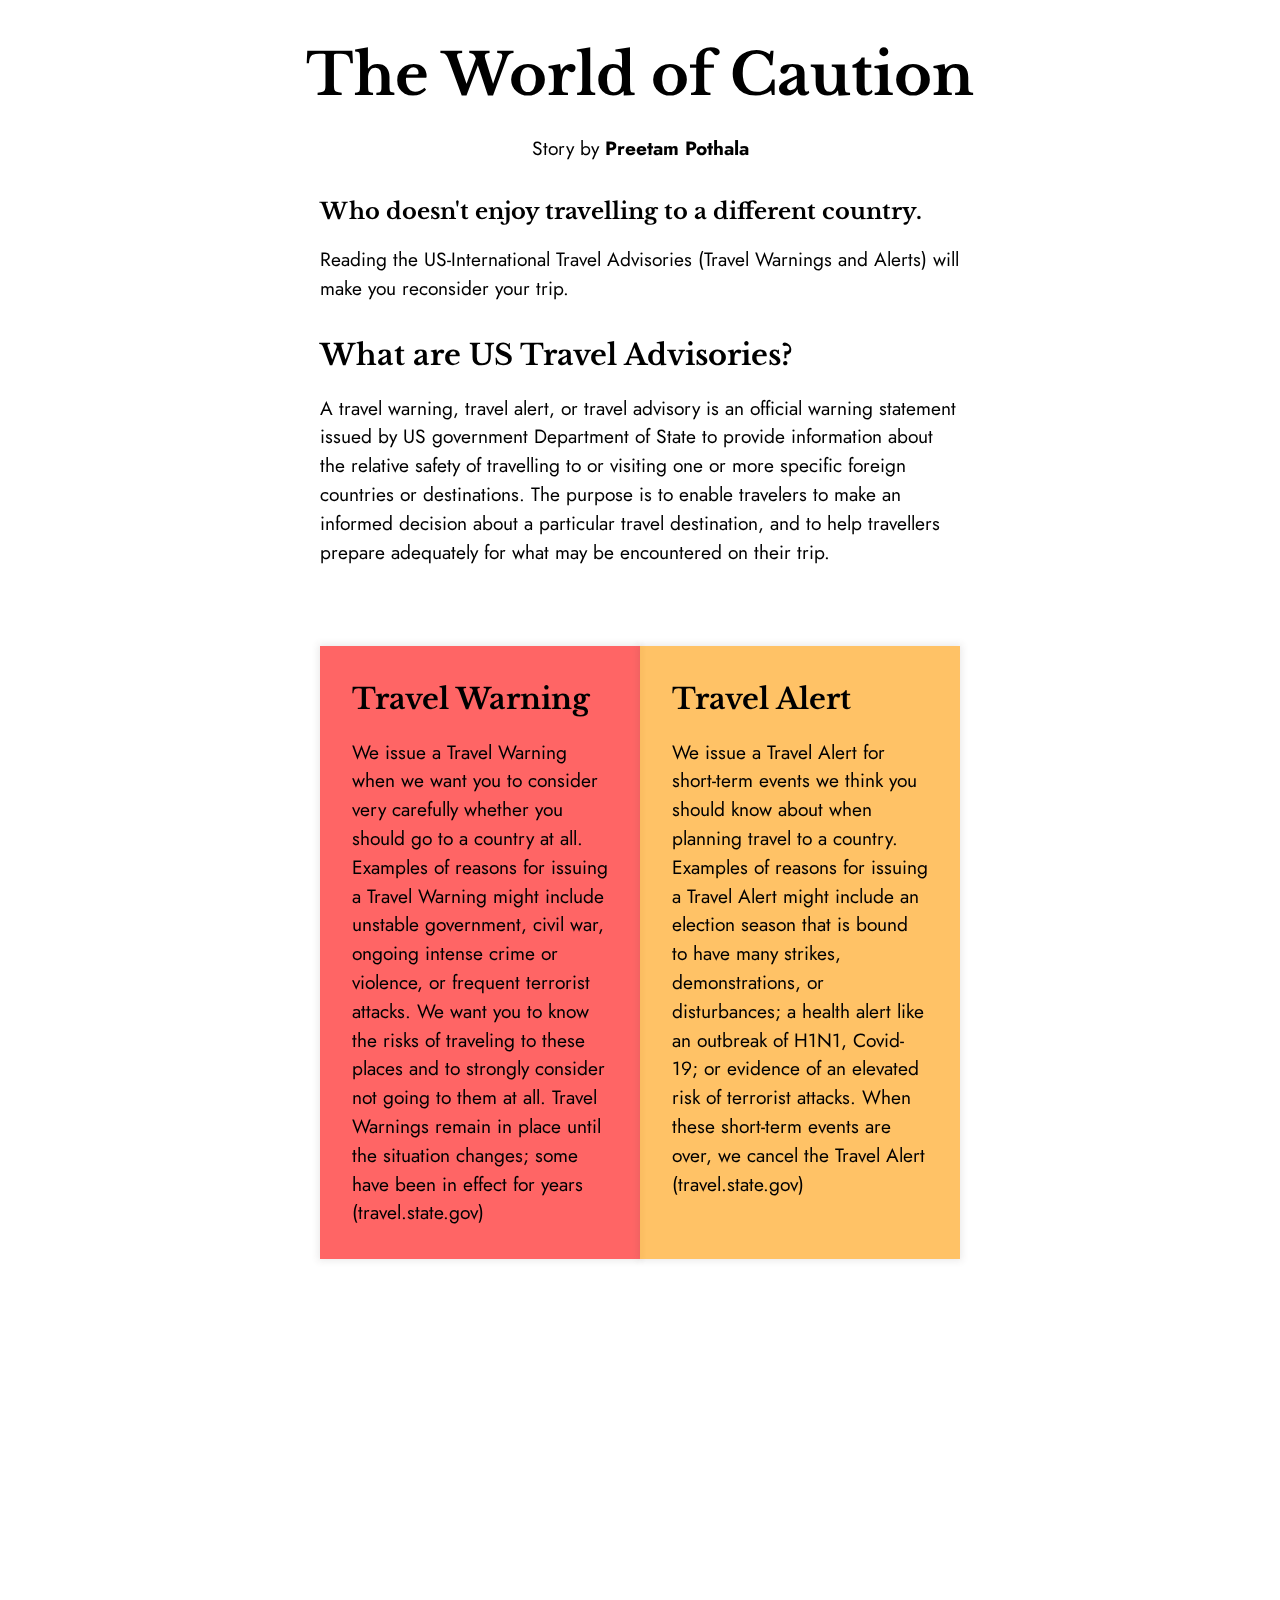
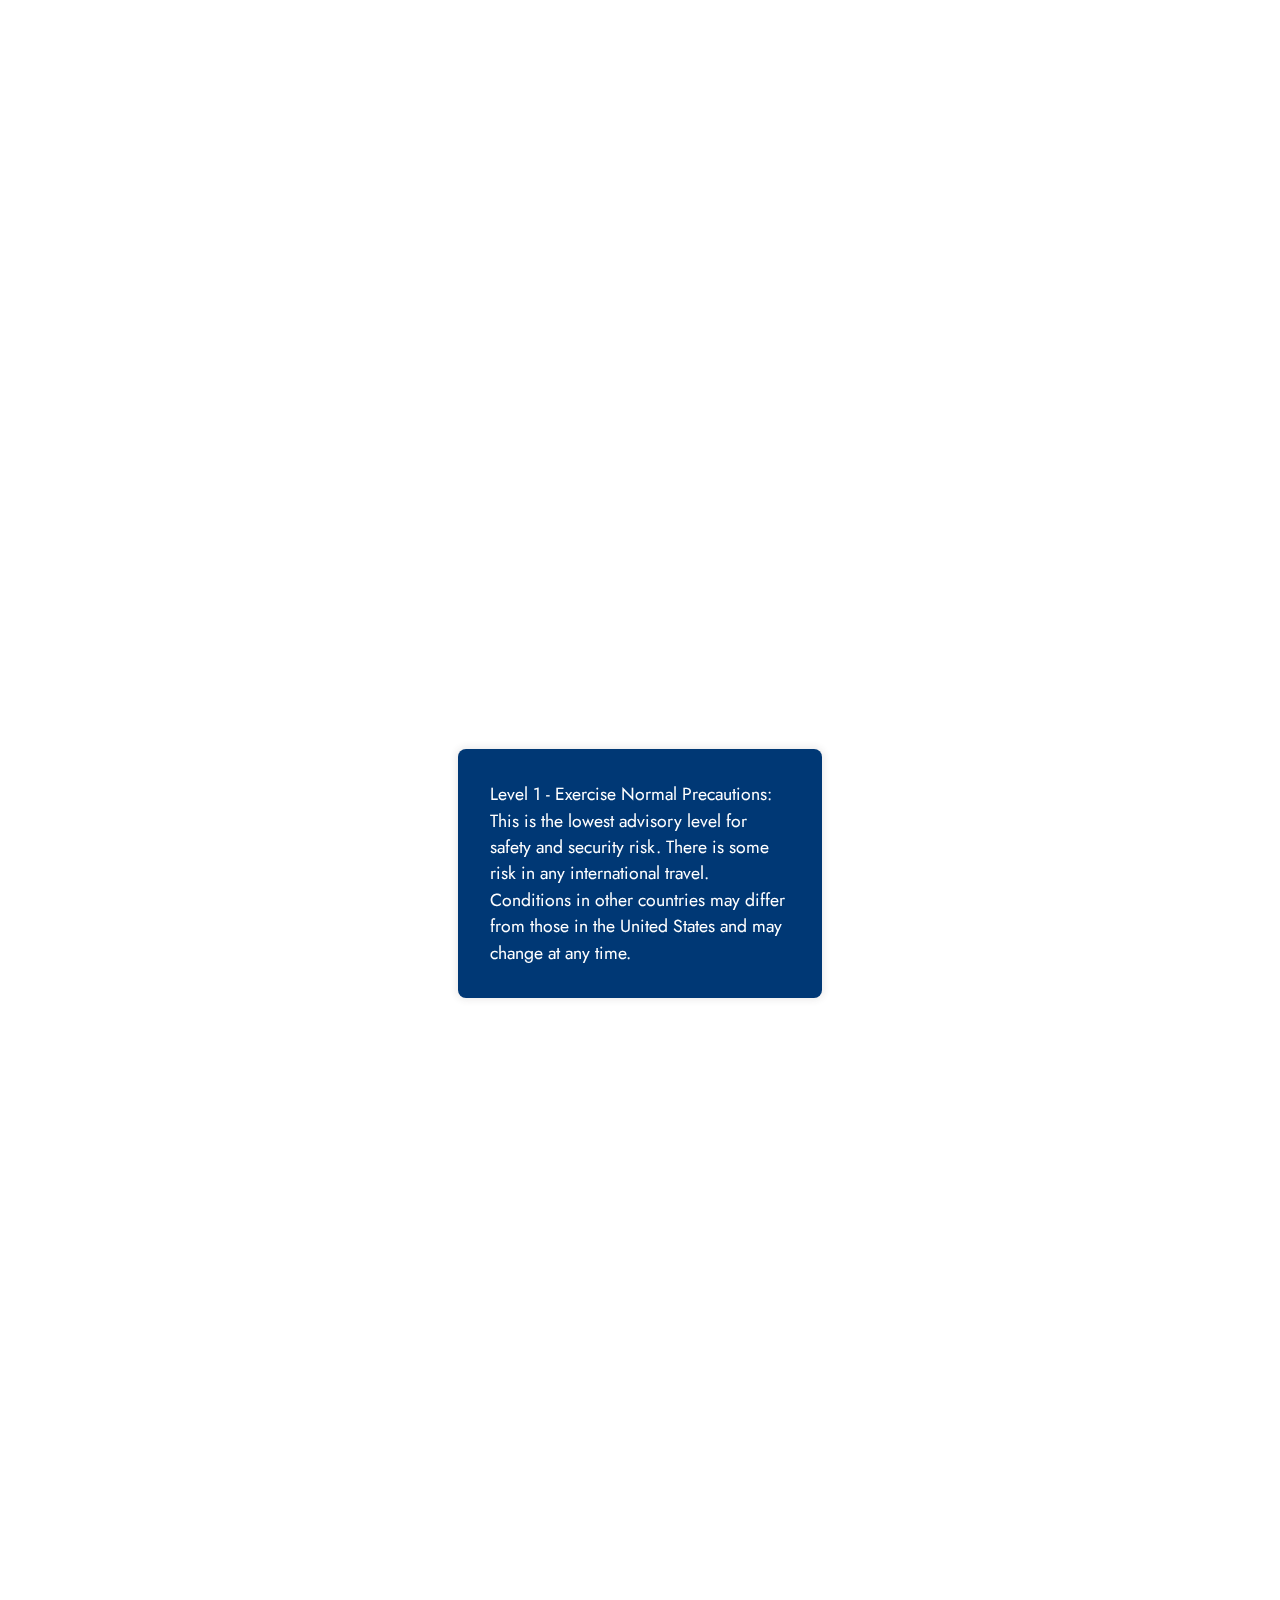
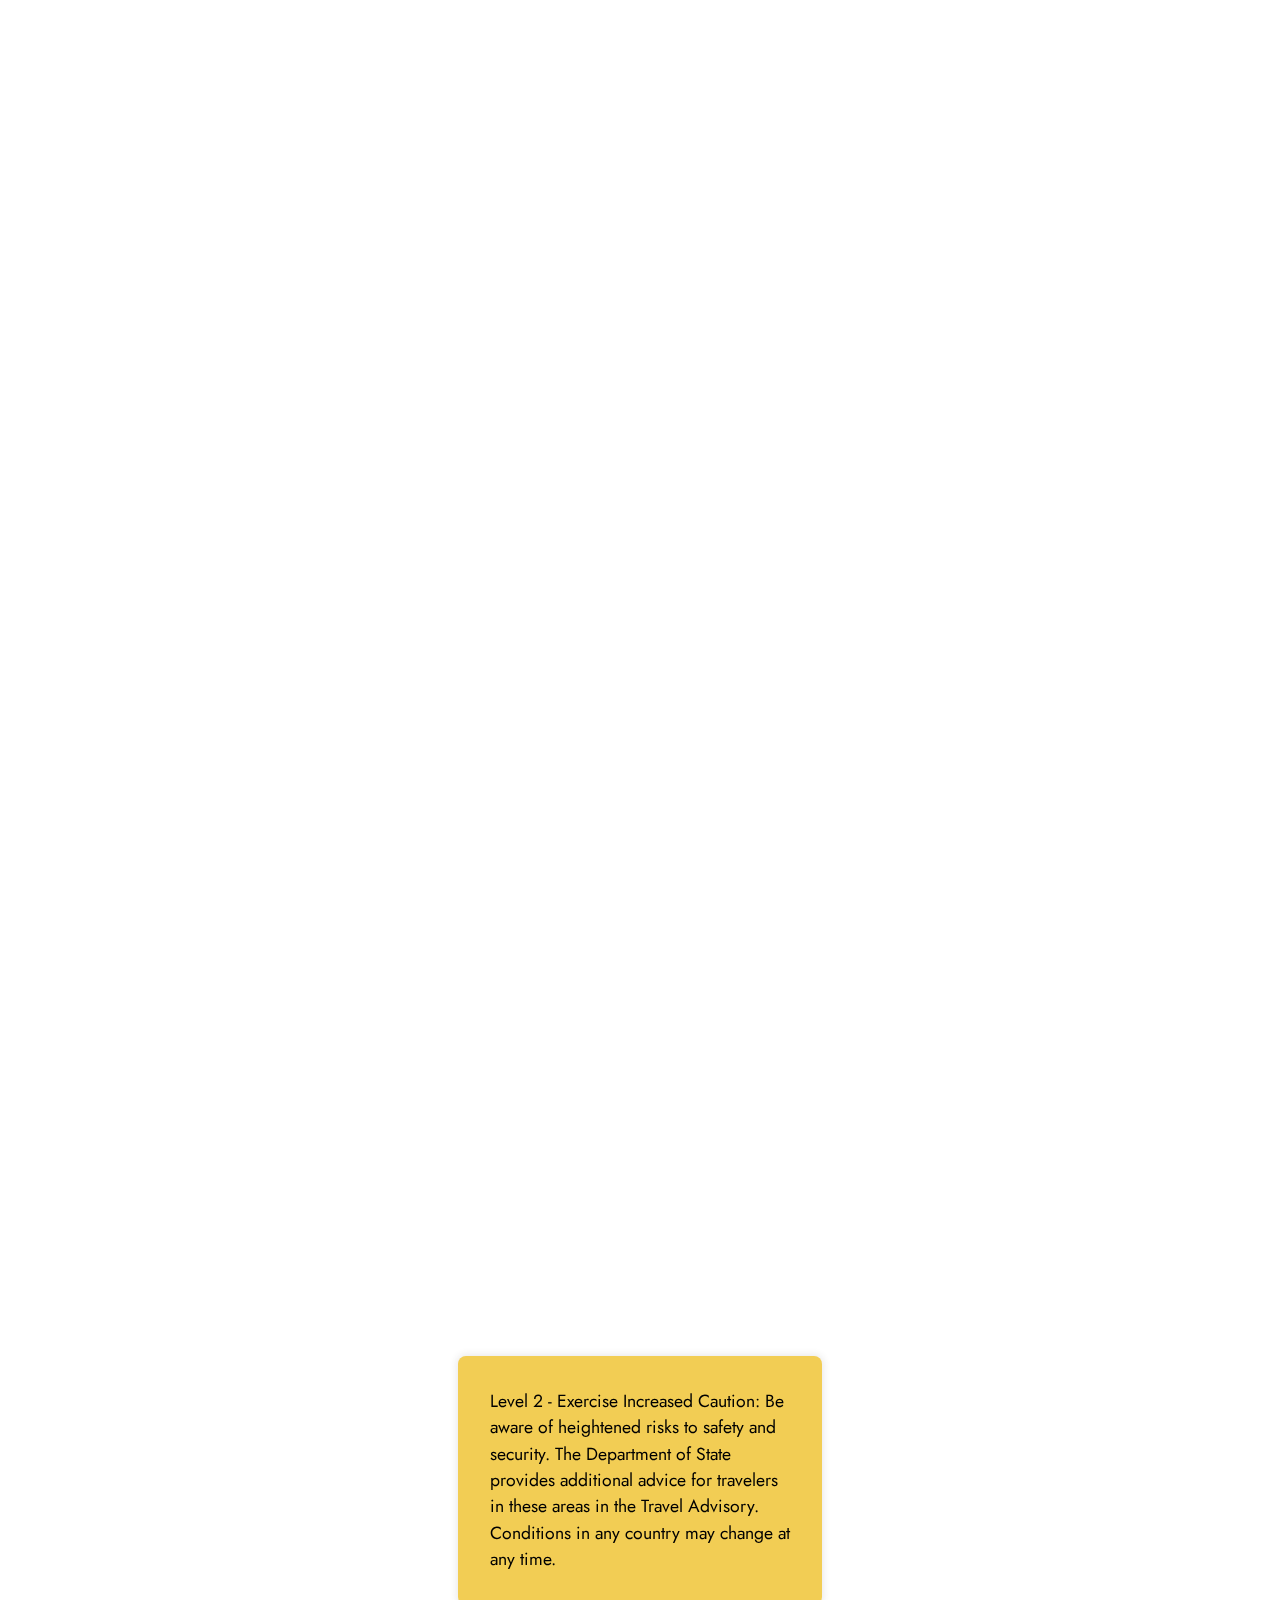
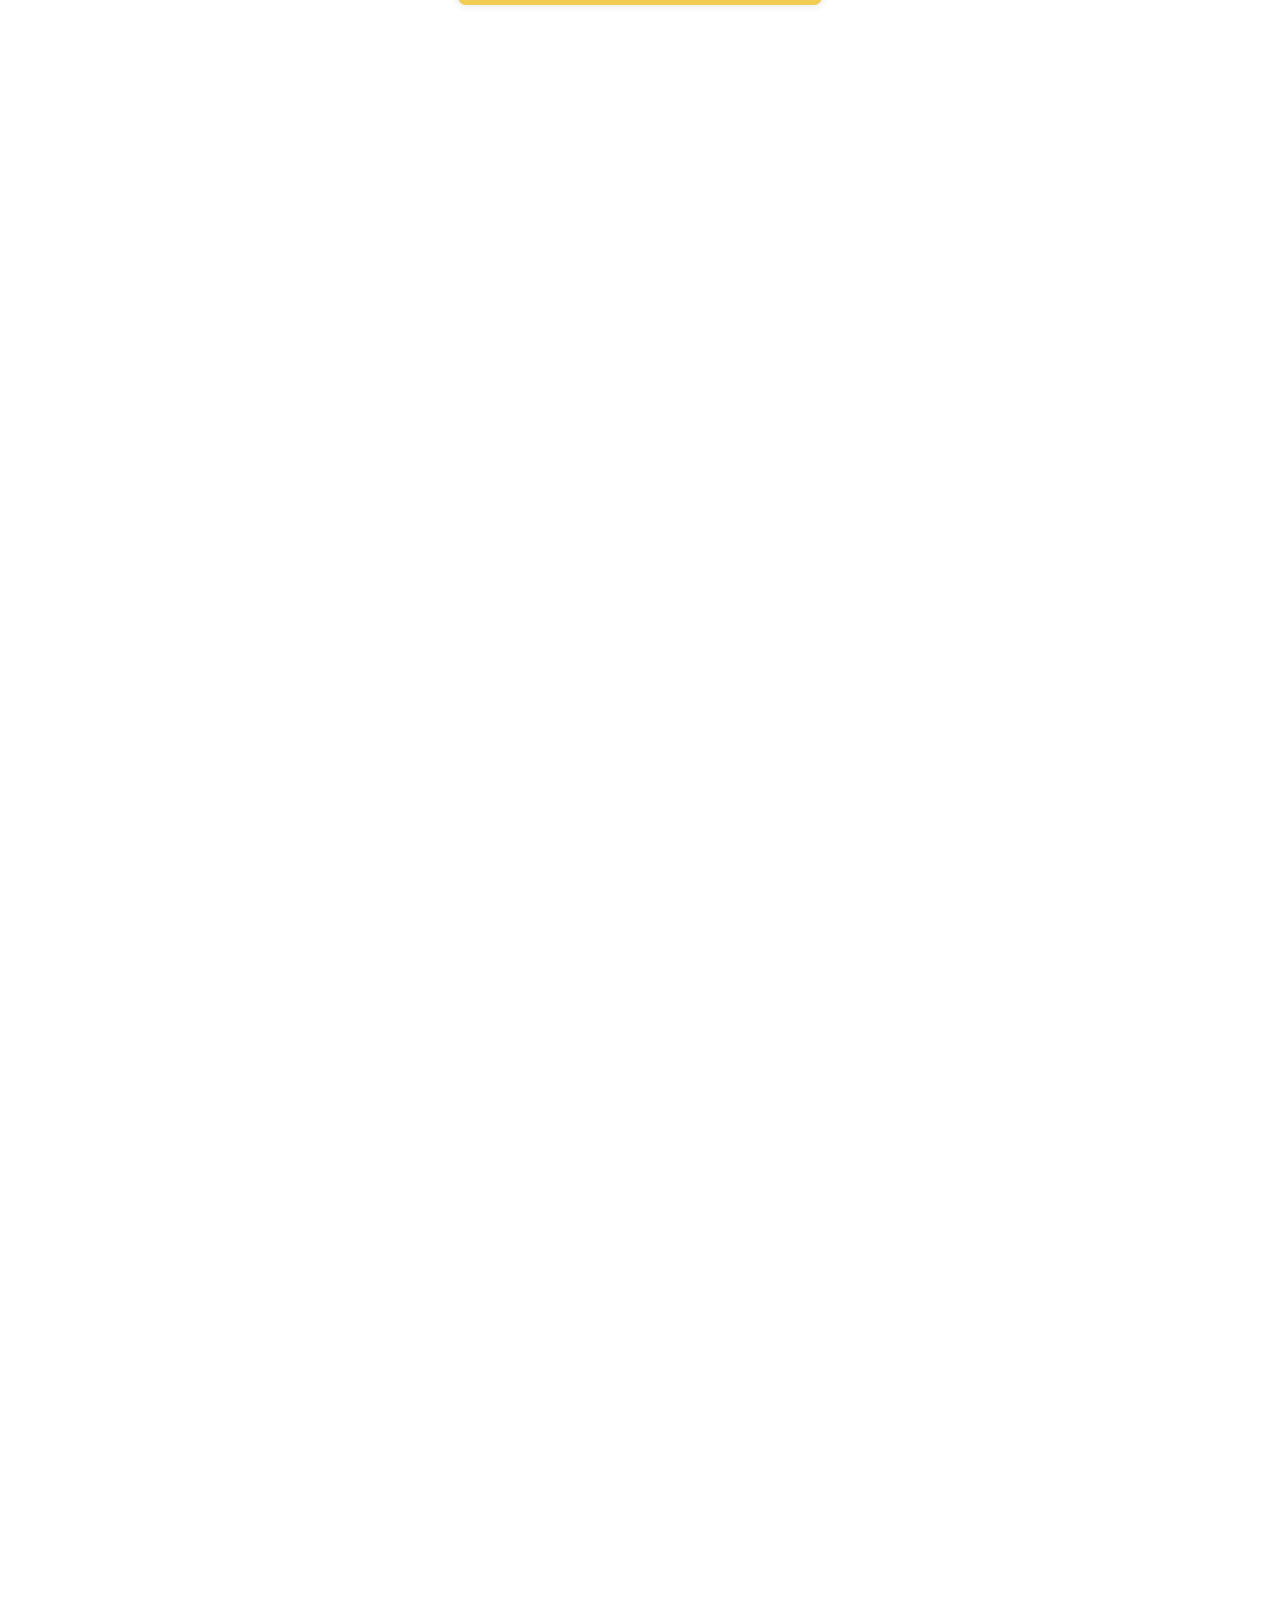
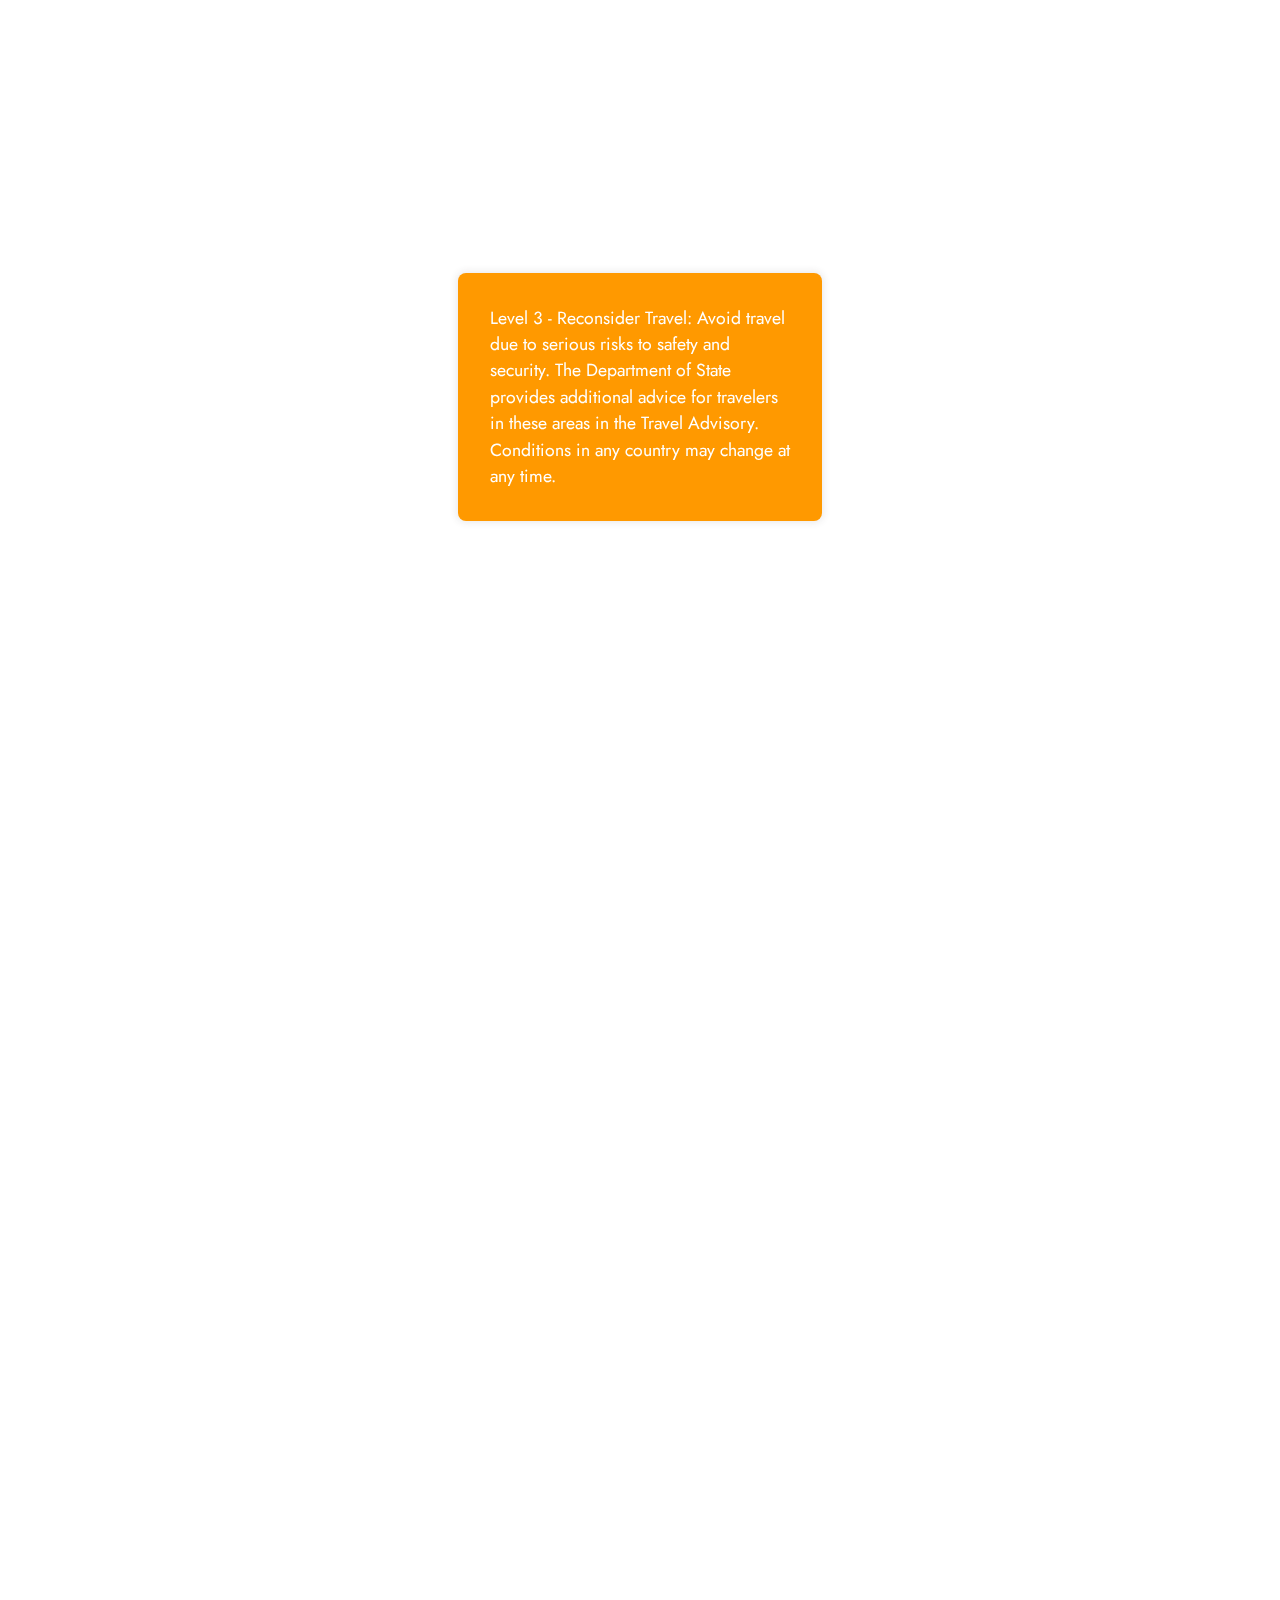
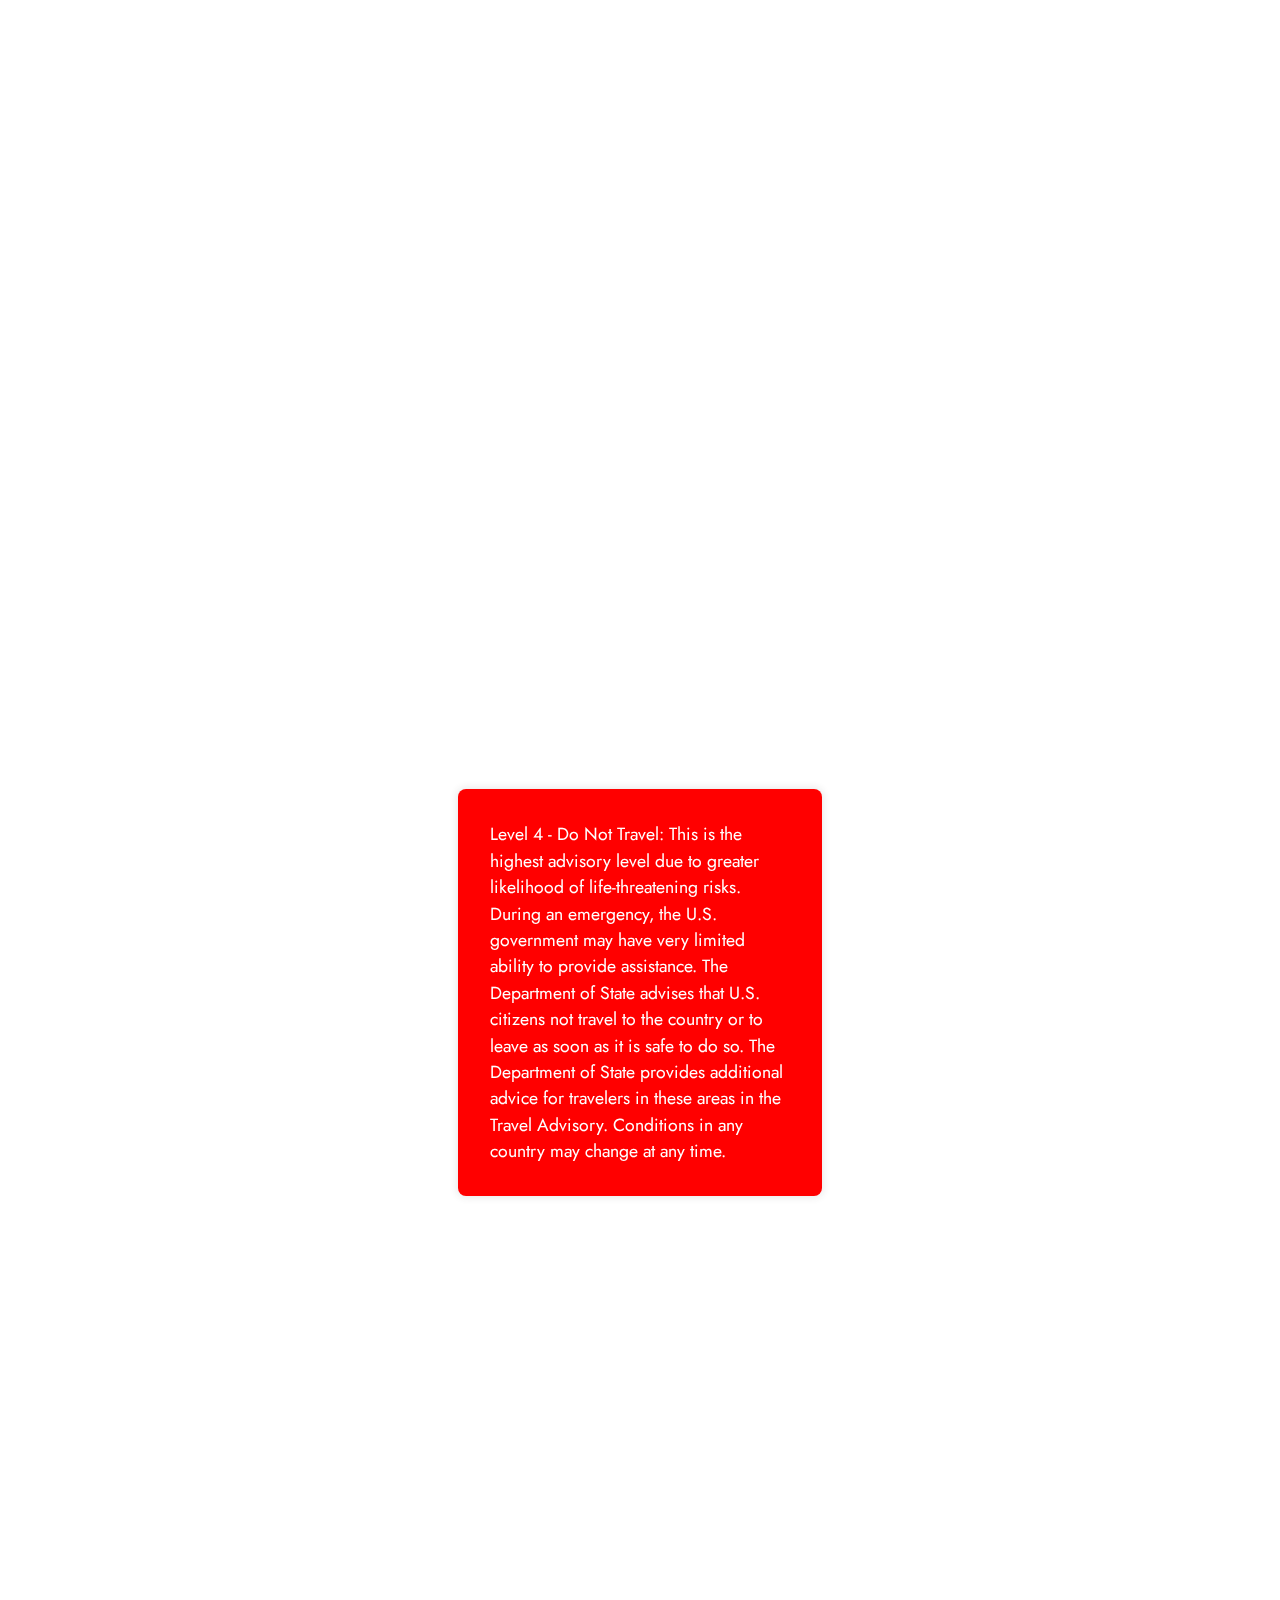
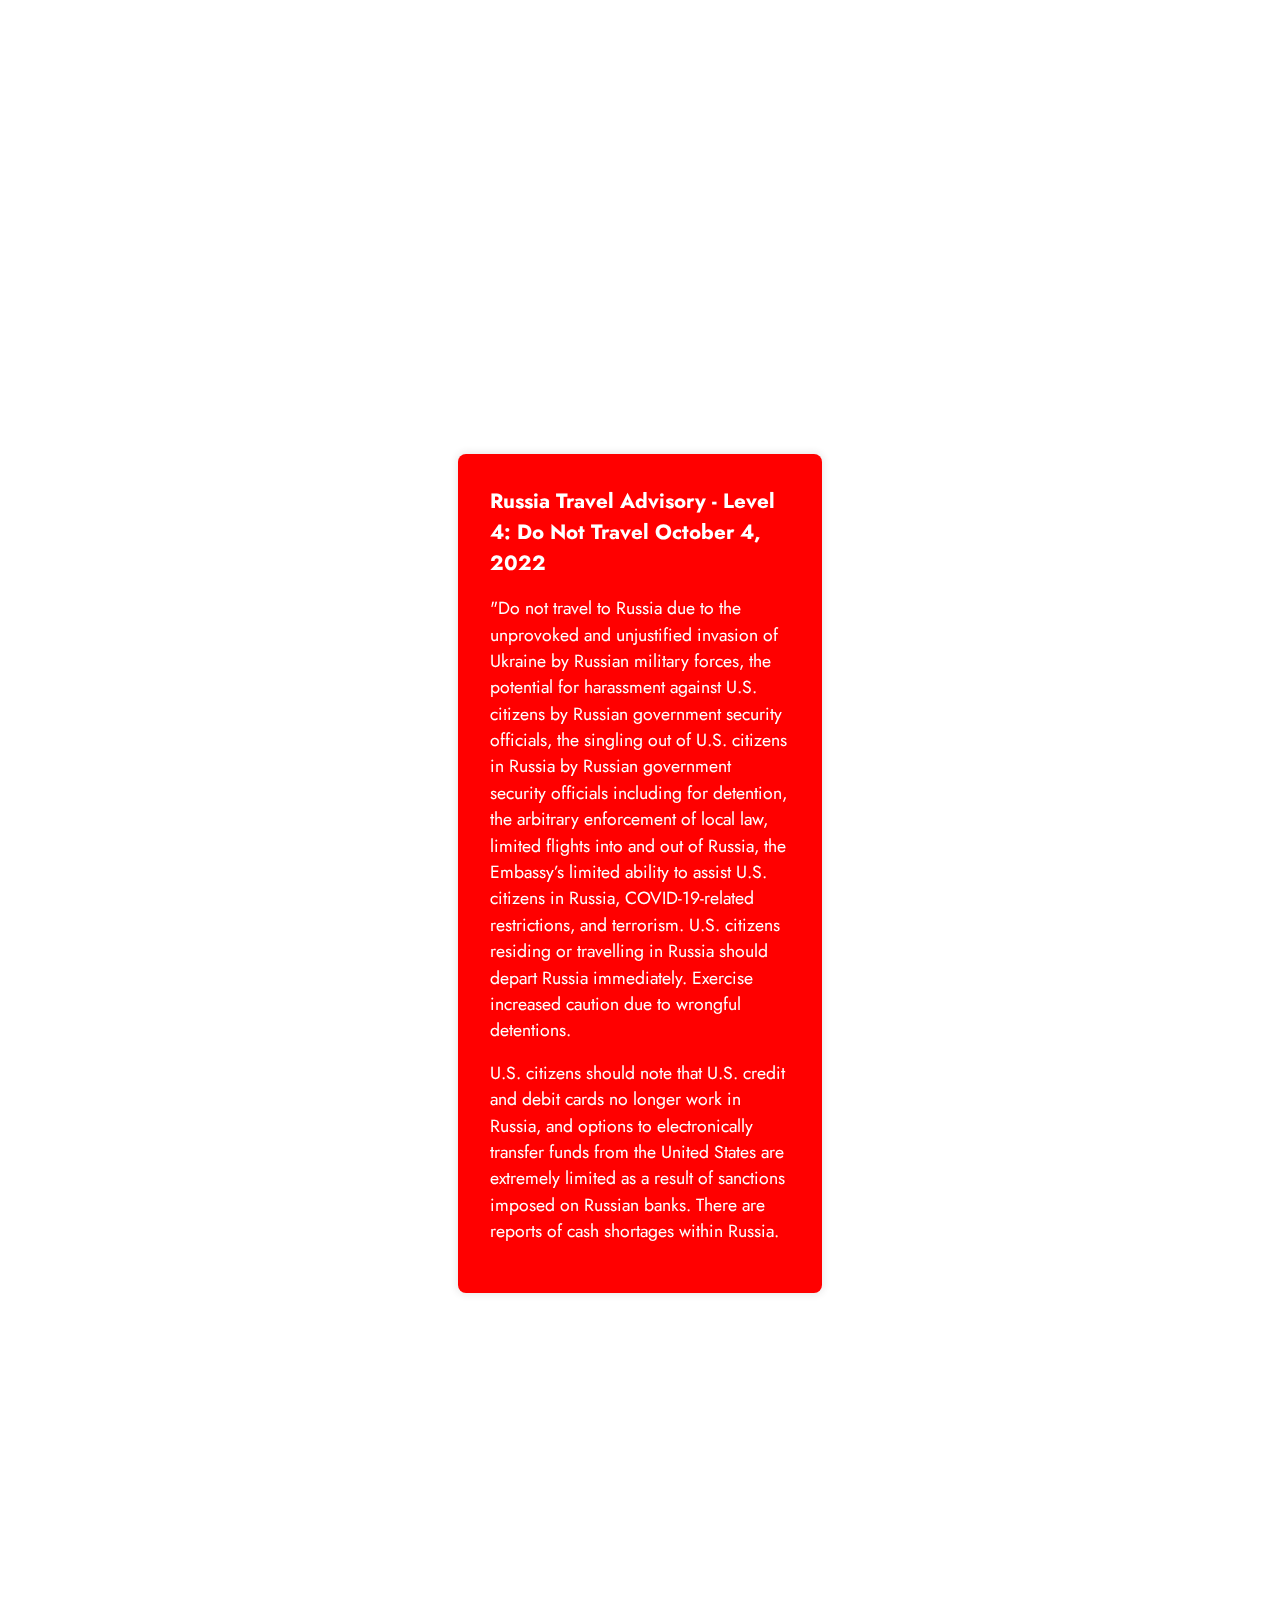
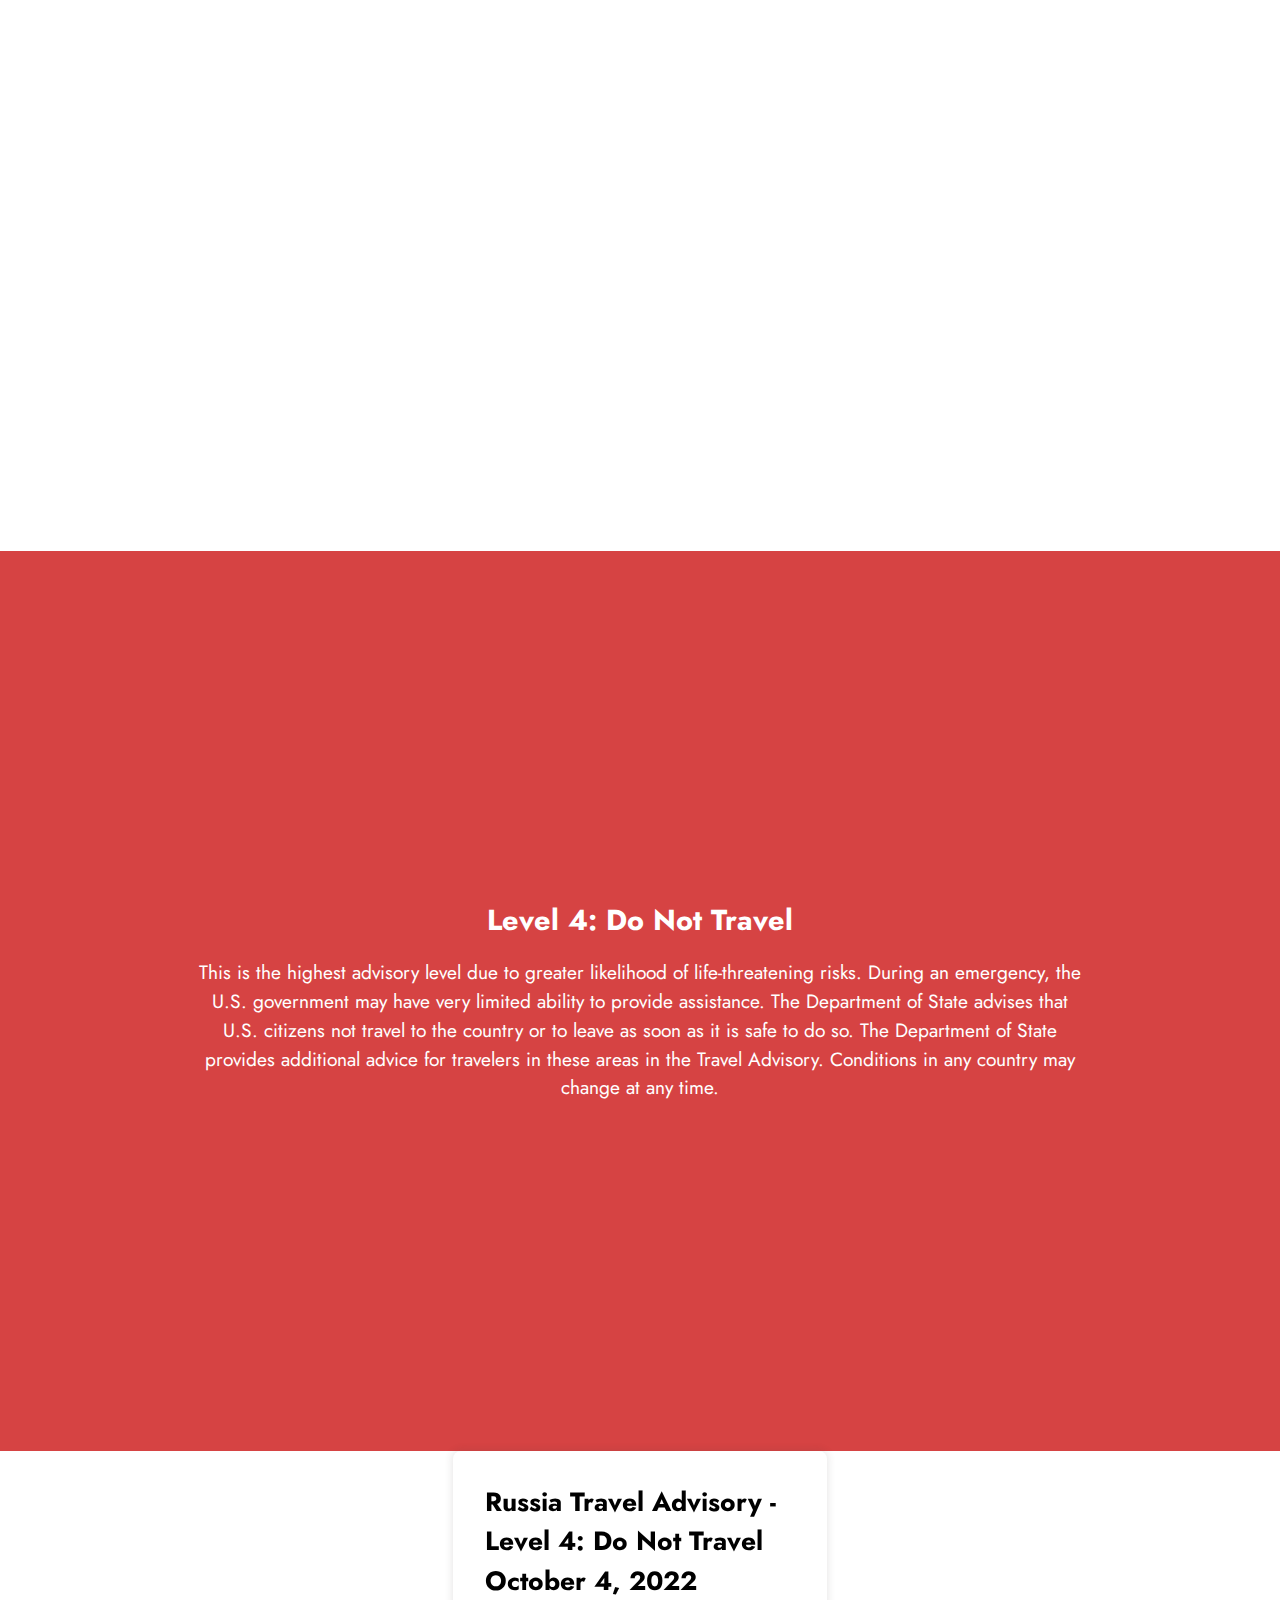
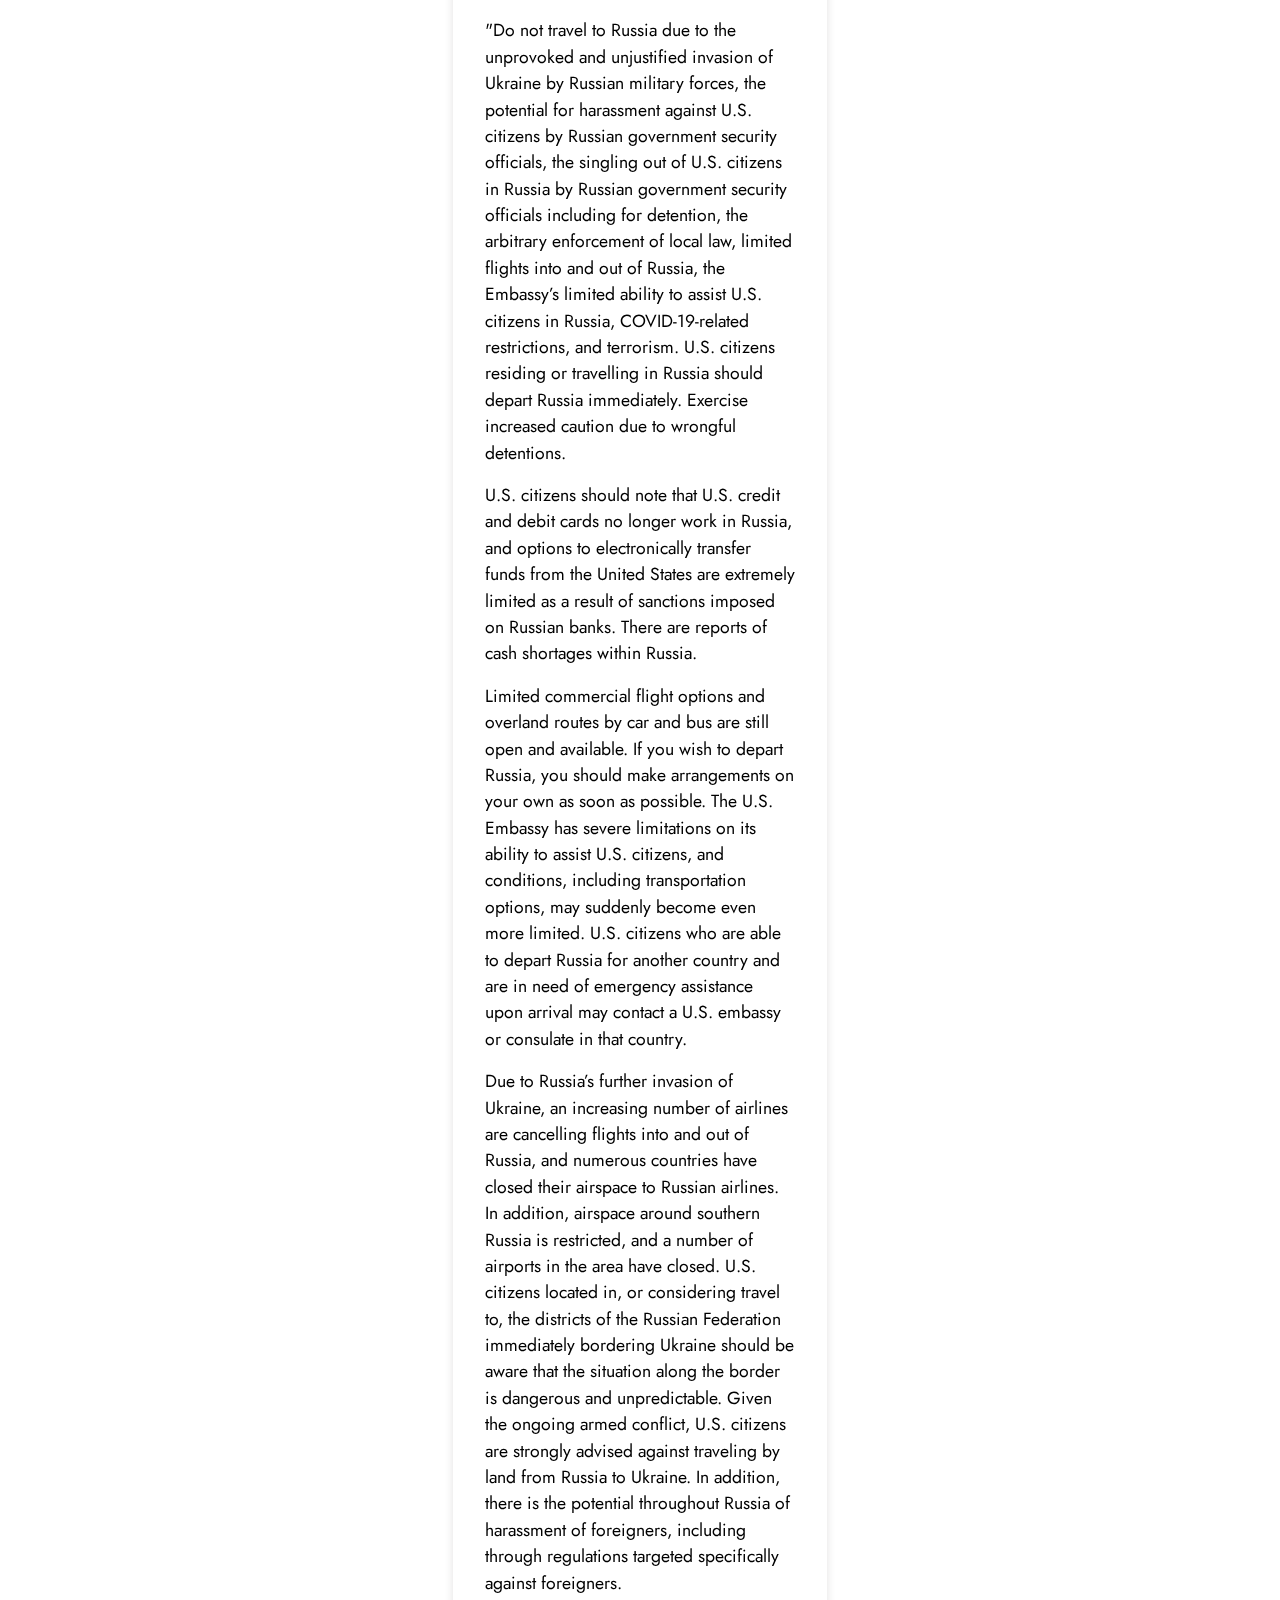
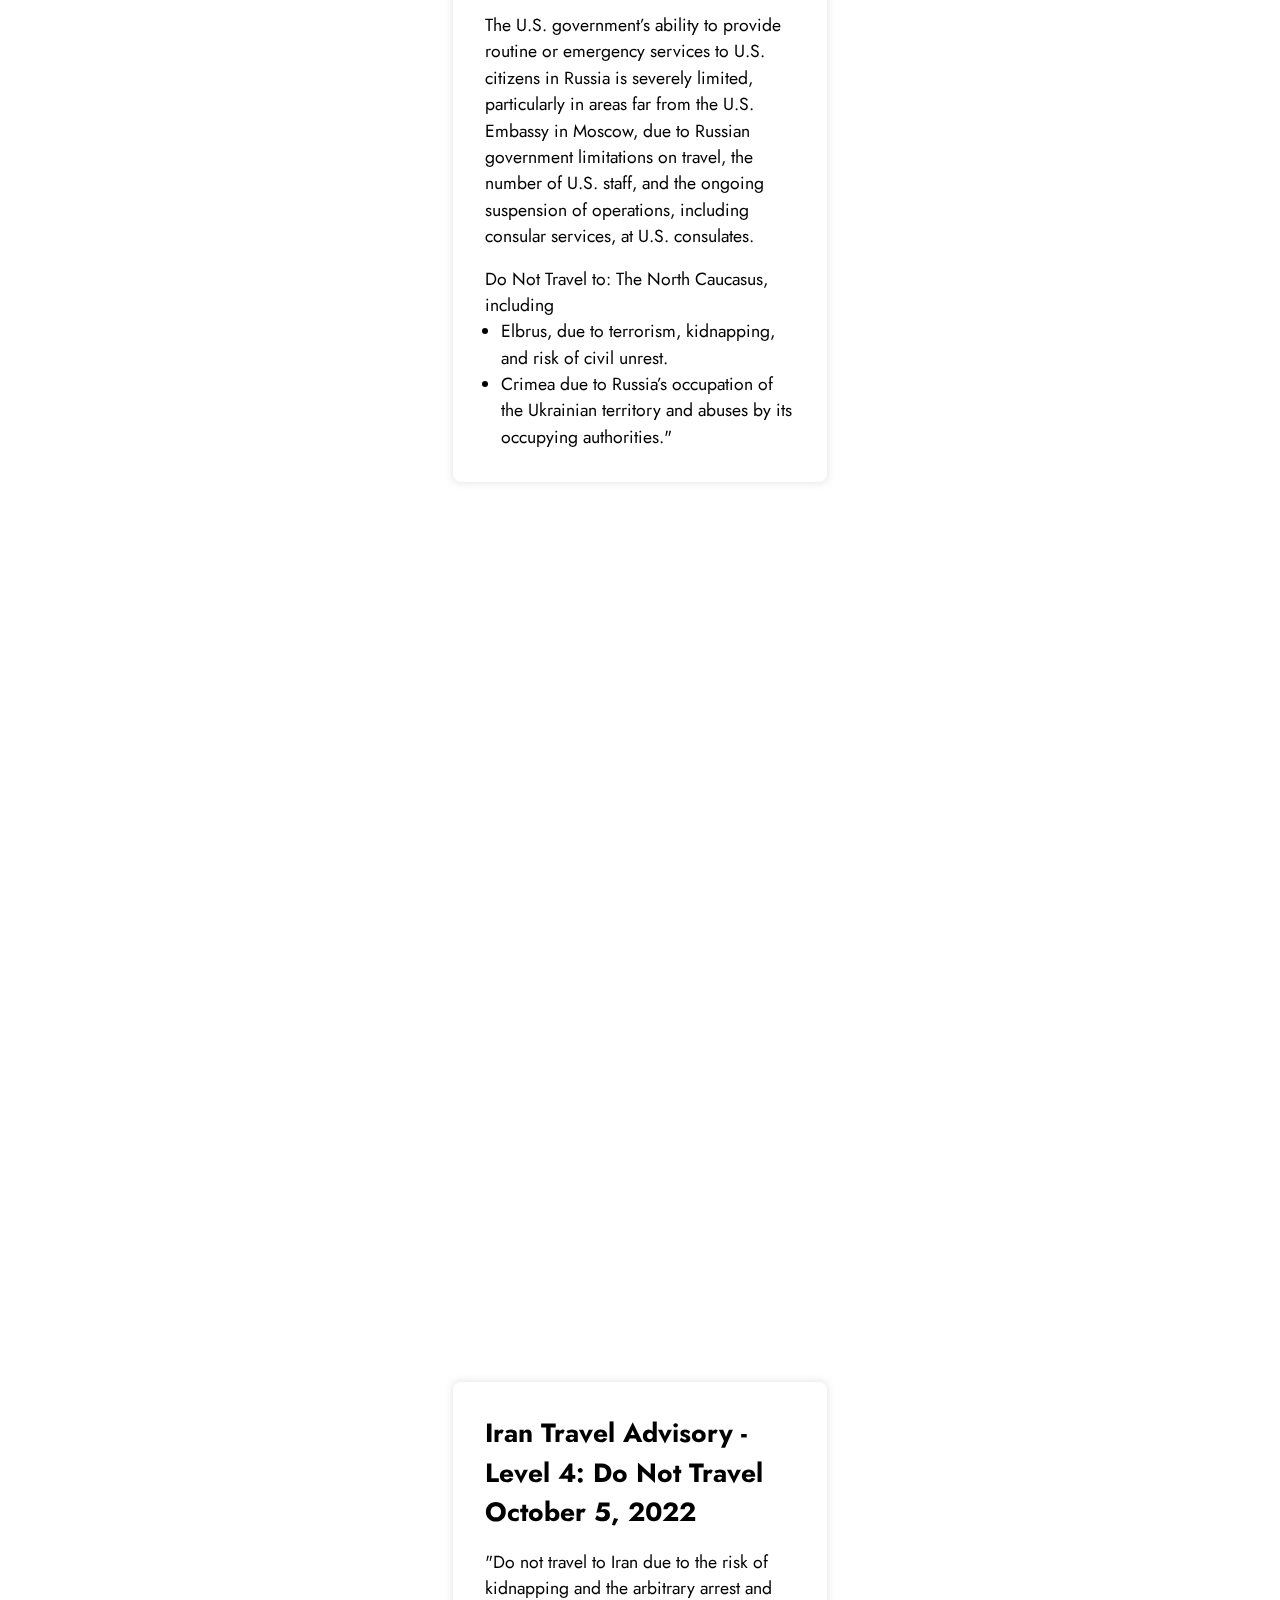
==== commit 87e078ea: "scorytelling update" ====
--- a/dummy.html
+++ b/dummy.html
@@ -627,4 +627,373 @@
 </body>
 <script src="script.js"></script>
 
-</html>+</html>
+<!-- <article class="datatable">
+			<h3>Travel Warnings and alerts from 1994-2022</h3>
+			<div class="countrydata-row header">
+				<p class="name">Country</p>
+				<p class="countrydata-warning">Travel Warnings</p>
+				<p class="countrydata-alert">Travel Alerts</p>
+			</div>
+
+			<div class="countrydata">
+				<div class="countrydata-row alphabet">
+					<p class="name">A</p>
+				</div>
+				<div class="countrydata-row">
+					<p class="name">Afghanistan</p>
+					<p class="countrydata-warning">29</p>
+					<p class="countrydata-alert">1</p>
+				</div>
+				<div class="countrydata-row">
+					<p class="name">Alabaina</p>
+					<p class="countrydata-warning">3</p>
+					<p class="countrydata-alert">1</p>
+				</div>
+				<div class="countrydata-row">
+					<p class="name">Algeria</p>
+					<p class="countrydata-warning">30</p>
+					<p class="countrydata-alert">0</p>
+				</div>
+				<div class="countrydata-row">
+					<p class="name">Angola</p>
+					<p class="countrydata-warning">7</p>
+					<p class="countrydata-alert">0</p>
+				</div>
+				<div class="countrydata-row">
+					<p class="name">Argentina</p>
+					<p class="countrydata-warning">0</p>
+					<p class="countrydata-alert">4</p>
+				</div>
+				<div class="countrydata-row">
+					<p class="name">Austria</p>
+					<p class="countrydata-warning">0</p>
+					<p class="countrydata-alert">2</p>
+				</div>
+				<div class="countrydata-row">
+					<p class="name">Azerbaijan</p>
+					<p class="countrydata-warning">0</p>
+					<p class="countrydata-alert">1</p>
+				</div>
+				<div class="countrydata-row alphabet">
+					<p class="name">B</p>
+				</div>
+				<div class="countrydata-row">
+					<p class="name">Bahamas</p>
+					<p class="countrydata-warning">1</p>
+					<p class="countrydata-alert">1</p>
+				</div>
+				<div class="countrydata-row">
+					<p class="name">Bahrain</p>
+					<p class="countrydata-warning">4</p>
+					<p class="countrydata-alert">8</p>
+				</div>
+				<div class="countrydata-row">
+					<p class="name">Bangladesh</p>
+					<p class="countrydata-warning">0</p>
+					<p class="countrydata-alert">9</p>
+				</div>
+				<div class="countrydata-row">
+					<p class="name">Belgium</p>
+					<p class="countrydata-warning">0</p>
+					<p class="countrydata-alert">2</p>
+				</div>
+				<div class="countrydata-row alphabet">
+					<p class="name">C</p>
+				</div>
+				<div class="countrydata-row">
+					<p class="name">Bahamas</p>
+					<p class="countrydata-warning">1</p>
+					<p class="countrydata-alert">1</p>
+				</div>
+				<div class="countrydata-row">
+					<p class="name">Bahrain</p>
+					<p class="countrydata-warning">4</p>
+					<p class="countrydata-alert">8</p>
+				</div>
+				<div class="countrydata-row">
+					<p class="name">Bangladesh</p>
+					<p class="countrydata-warning">0</p>
+					<p class="countrydata-alert">9</p>
+				</div>
+				<div class="countrydata-row">
+					<p class="name">Belgium</p>
+					<p class="countrydata-warning">0</p>
+					<p class="countrydata-alert">2</p>
+				</div>
+
+				<div class="countrydata-row">
+					<p class="name">Bahamas</p>
+					<p class="countrydata-warning">1</p>
+					<p class="countrydata-alert">1</p>
+				</div>
+				<div class="countrydata-row">
+					<p class="name">Bahrain</p>
+					<p class="countrydata-warning">4</p>
+					<p class="countrydata-alert">8</p>
+				</div>
+				<div class="countrydata-row">
+					<p class="name">Bangladesh</p>
+					<p class="countrydata-warning">0</p>
+					<p class="countrydata-alert">9</p>
+				</div>
+				<div class="countrydata-row">
+					<p class="name">Belgium</p>
+					<p class="countrydata-warning">0</p>
+					<p class="countrydata-alert">2</p>
+				</div>
+			</div>
+		</article> -->
+<section class="advisories">
+  <div class="dnt" style="background-color: #d9ffc8">
+    <h1 class="fontCat" style="color: #000000" ;>Advice</h1>
+    <p class="advisoryp" style="color: #000000" ;>
+      Potential travelers were also given advice in addition to travel warnings and alerts if they decide to
+      travel to the country despite the Warning. The recommendations are State
+      Department directives and suggestions regarding the nature of the danger described in a specific Travel Warnings
+      and
+      Alerts.
+    </p>
+  </div>
+
+  <div class="testscory">
+    <article class="worldscory-text-new">
+      <div class="fontCat advisory-text-new advice">
+        <h2>Top Advice</h2>
+        <div>
+          <ul>
+            <li>
+              Exercise: Caution or Prudence or Vigilance or Good Judgement
+            </li>
+            <li>
+              Register or Enroll: With U.S. Embassy or Consulate or STEP
+            </li>
+            <li>
+              Avoid or Be Alert To: Crowds or Demonstrations
+            </li>
+            <li>
+              Avoid: Travel To Specific Areas
+            </li>
+            <li>
+              Monitor: News
+            </li>
+            <li>
+              Maintain or Keep: Low Profile
+            </li>
+            <li>
+              Avoid or Be Alert In:Areas Popular with Westerners or Foreigners
+            </li>
+            <li>
+              Do Not: Display Wealth
+            </li>
+            <li>
+              Do Not: Take Photos or Video
+            </li>
+            <li>
+              Do Not: Attempt To Pass Through Road Blocks
+            </li>
+            <li>
+              Avoid: Walking or Trekking Alone
+            </li>
+
+          </ul>
+
+        </div>
+      </div>
+
+    </article>
+    <div class="testing">
+      <article class="worldscory-text-new">
+        <div class="fontCat advisory-text-new levelthree">
+          <p>
+            Avoid <strong>walking alone</strong> and <strong>displaying</strong> cash and other personal property of
+            value. Avoid
+            <strong>taking photos</strong> in public, especially
+            of government buildings and the airport (which are viewed as places of national security), police
+            stations,
+            the
+            presidential palace, border crossings, and along the river, since doing so may lead to arrest.Lock
+            vehicle
+            doors and
+            keep windows closed when driving. You should not stop at the scene of an accident or at intersections
+            where
+            people have
+            gathered, as mobs can develop quickly. In areas where the roads are in poor condition and the speed
+            limit is
+            minimal, be
+            wary of gangs of street children who may approach your car, open your door, and steal your belongings.
+            Roadblocks are
+            often found throughout the country, especially near government buildings and installations in Kinshasa,
+            and
+            should be
+            avoided if possible. If stopped at a roadblock, keep doors locked and crack the window in order to
+            communicate. Official
+            Congolese motorcades pose hazards to motorists and pedestrians.
+          </p>
+          <p class="advisoryp">
+            Democratic Republic of Congo Travel Warning 01 December 2012
+          </p>
+        </div>
+      </article>
+      <article class="worldscory-text-new">
+        <div class="fontCat advisory-text-new levelthree">
+          <p class="advisoryp">
+            Travel Warning for Bosnia-Herzegovina on March 30, 2006, “Travelers are warned to exercise
+            <strong>additional vigilance</strong> in urban
+            areas to avoid being victimized during confrontational crime” (DOS, Bosnia-Herzegovina a, 2006).
+          </p>
+
+        </div>
+      </article>
+      <article class="worldscory-text-new">
+        <div class="fontCat advisory-text-new levelthree">
+          <p class="advisoryp">
+            Enroll in the <a href="https://step.state.gov/step/">"https://step.state.gov/step/"</a> <strong>Smart
+              Traveler
+              Enrollment Program</strong>/
+            (<a href="https://step.state.gov/step/">https://step.state.gov/step/"STEP/</a>) to
+            receive security messages and make it easier to locate you in an emergency.
+          </p>
+
+        </div>
+      </article>
+      <article class="worldscory-text-new">
+        <div class="fontCat advisory-text-new levelthree">
+          <p>
+            Americans in Syria should <strong>exercise caution and take prudent measures</strong> to maintain their
+            security. These
+            measures include
+            being aware of their surroundings, <strong>avoiding crowds and demonstrations, keeping a low
+              profile</strong>,
+            varying times
+            and routes
+            for all required travel, and ensuring travel documents are current (DOS, Syria a, 2006).
+          </p>
+
+      </article>
+      <article class="worldscory-text-new">
+        <div class="fontCat advisory-text-new levelthree">
+          <p class="advisoryp">
+            Travel Warnings and Alerts advise travelers to avoid traveling to a specific
+            country, but in many cases, that advice is
+            quite specific.
+          </p>
+          <p class="advisoryp">
+            A Travel Warning or Alert for a specific country does not imply that the
+            entire country is unsafe to travel.
+          </p>
+          <p class="advisoryp">
+            The Ukraine Travel Warning stated during Russia's invasion of the Crimean Peninsula in 2014:
+          </p>
+          <p class="advisoryp">
+            <strong>“The Department of State warns U.S. citizens to defer all non-essential travel to Ukraine and to
+              defer
+              all
+              travel to the
+              Crimean Peninsula and eastern regions of Kharkiv, Donetsk and Lugansk due to the presence of Russian
+              military
+              forces in
+              the Crimean Peninsula, and in Russia near the Ukrainian border”
+          </p>
+          </strong>
+          </p>
+        </div>
+
+      </article>
+      <article class="worldscory-text-new">
+        <div class="fontCat advisory-text-new levelthree">
+          <p>
+            For Senegal, the State Department wrote: “U.S. citizens planning to travel to Senegal during and
+            immediately
+            following
+            the elections should <strong>monitor local news</strong>, assess local conditions and travel routes, and
+            consult Embassy Dakar’s website
+            for emergency messages to U.S. Citizens” (DOS, Senegal a, 2011).
+
+          </p>
+
+      </article>
+      <article class="worldscory-text-new">
+        <div class="fontCat advisory-text-new levelthree">
+          <p>
+            Historically, Americans have been the targets of numerous terrorist attacks in Lebanon. The perpetrators
+            of
+            many of
+            these attacks are still present and retain the ability to act. American citizens should thus keep a low
+            profile, varying
+            times and
+            79
+            routes for all required travel. Americans should also pay close attention to their personal security at
+            locations where
+            <strong>Westerners are generally known to congregate</strong>, and should avoid demonstrations and large
+            gatherings (DOS,
+            Lebanon a,
+            2006).
+
+          </p>
+
+      </article>
+      <article class="worldscory-text-new">
+        <div class="fontCat advisory-text-new levelthree">
+          <p class="advisoryp">
+            If you decide to travel to Nigeria:
+          </p>
+          <ul>
+            <li>
+              Carry proper identification, including a U.S. passport with a current Nigerian visa, if needed.
+            </li>
+            <li>
+              Use caution when walking or driving at night.
+            </li>
+            <li>
+              Keep a low profile.
+            </li>
+            <li>
+              Review travel routes and times to vary your predictability.
+            </li>
+            <li>
+              Do not physically resist any robbery attempt.
+            </li>
+            <li>
+              Be extra vigilant when visiting banks or ATMs.
+            </li>
+            <li>
+              Monitor local media for breaking events and be prepared to adjust your plans.
+            </li>
+            <li>
+              Be aware of your surroundings.
+            </li>
+            <li>
+              Stay alert in locations frequented by Westerners.
+            </li>
+            <li>
+              Avoid demonstrations and large political gatherings.
+            </li>
+            <li>
+              Review your personal security plans.
+            </li>
+            <li>
+              Have evacuation plans that do not rely on U.S. government assistance
+            </li>
+            <li>
+              Establish a “proof of life” protocol with your loved ones, so that if you are taken hostage, your
+              loved
+              ones
+              know
+              specific questions (and answers) to ask the hostage-takers to be sure that you are alive (and to rule
+              out
+              a
+              hoax).
+            </li>
+          </ul>
+          <p class="advisoryp">
+            (DOS,
+            Nigeria a, 2022)
+          </p>
+
+      </article>
+    </div>
+
+  </div>
+
+</section>--- a/styles.css
+++ b/styles.css
@@ -10,15 +10,18 @@
 
 body {
 	line-height: 1.5;
-	background-color: #f9f9f9;
+	background-color: #ffffff;
 	color: #000000;
 	position: relative;
+	font-family: "Jost", sans-serif;
+	font-size: 1.2rem;
 }
 body p,
 a {
 	font-family: "Jost", sans-serif;
-	font-size: 1.1rem;
-}
+	font-size: 1.2rem;
+}
+
 .container {
 	max-width: 50%;
 	margin: 0 auto;
@@ -31,7 +34,7 @@
 }
 a {
 	text-decoration: none;
-	color: blue;
+	color: rgb(24, 103, 240);
 	outline: none;
 	border: none;
 }
@@ -79,19 +82,30 @@
 	width: 100%;
 } */
 select{
-
+background-color: #F9F9F9;
+		height: 2.5rem;
+		border: none;
+		border-bottom: 2px solid #4d4d4d;
+		font-size: 1.2rem;
+		margin-right: 1rem;
+		font-family: "Jost", sans-serif;
+}
+
+select:active{
+border: none;
+}
+select:focus{
+border: none;
+}
+option{
+
+background-color: #F9F9F9;
 		height: 2.5rem;
 		border: none;
 		border-bottom: 2px solid #000000;
-		padding: 0 1rem;
-		font-size: 1rem;
-		margin-bottom: 1rem;
-}
-select:active{
-border: none;
-}
-select:focus{
-border: none;
+		padding: 1rem;
+		font-size: 1.1rem;
+		margin: 1rem;
 }
 
 .story{
@@ -207,6 +221,17 @@
 	top: 0;
 	z-index: -1;
 }
+.flag {
+	align-items: center;
+	align-self: flex-start;
+	display: flex;
+	flex-direction: column;
+	height: 100vh;
+	width: 100%;
+	justify-content: center;
+	top: 0;
+	z-index: -1;
+}
 .dnt p {
 	margin-top: 1rem;
 	width: 70%;
@@ -214,6 +239,9 @@
 }
 @media screen and (min-width: 35rem) {
 	.dnt {
+		position: sticky;
+	}
+	.flag {
 		position: sticky;
 	}
 	figure {
@@ -294,7 +322,7 @@
 }
 .worldscory-text-levefour {
 	width: 30%;
-	background-color: rgba(255, 0, 0, 0.75);
+	background-color: rgba(255, 0, 0);
 	color: rgb(255, 255, 255);
 	/* top: 50%;
 	left: 50%; */
@@ -353,12 +381,16 @@
 }
 
 .advisoryp {
-	font-size: 1.1rem;
+
 	margin: 1rem 0rem;
 }
 
 .reasons h2 {
 	color: #ec823c;
+}
+.advice{
+	position: sticky;
+	top: 30%;
 }
 .advice h2 {
 	color: #17e000;
@@ -367,6 +399,61 @@
 	background-color: rgb(255, 255, 255);
 	padding: 1rem;
 }
+.chart{
+	margin-bottom: 3rem;
+}
 .build{
 	margin-top: 3rem;
-}
+	font-size: 1.1rem;
+	margin-bottom: 3rem;
+}
+.build h2{
+	margin-bottom: 1rem;
+}
+.testscory{
+	display: flex;
+	flex-direction: row;
+}
+.worldscory-text-new {
+
+	flex-direction: column;
+	align-items: center;
+	flex-basis: 50%;
+}
+.testing{
+	flex-basis: 50%;
+}
+.advisory-text-new {
+	width: 70%;
+	background-color: #ffffff;
+	color: rgb(0, 0, 0);
+	/* top: 50%;
+	left: 50%; */
+	/* transform: translate(-50%, -50%); */
+	/* align-items: center;
+	text-align: center; */
+	font-size: 1.1rem;
+	padding: 2rem;
+	border-radius: 0.5rem;
+	margin-bottom: 100vh;
+	box-shadow: 0px 0px 7px 2px rgba(70, 63, 63, 0.1);
+}
+table {
+	border-collapse: collapse;
+	width: 100%;
+}
+td, th {
+	border: 1px solid #ffffff;
+	text-align: left;
+	padding: 8px;
+}
+td{
+	border: 1px solid #bdbdbd;
+}
+th {
+  padding-top: 12px;
+  padding-bottom: 12px;
+  text-align: left;
+  background-color: #ff00009a;
+  color: white;
+}
